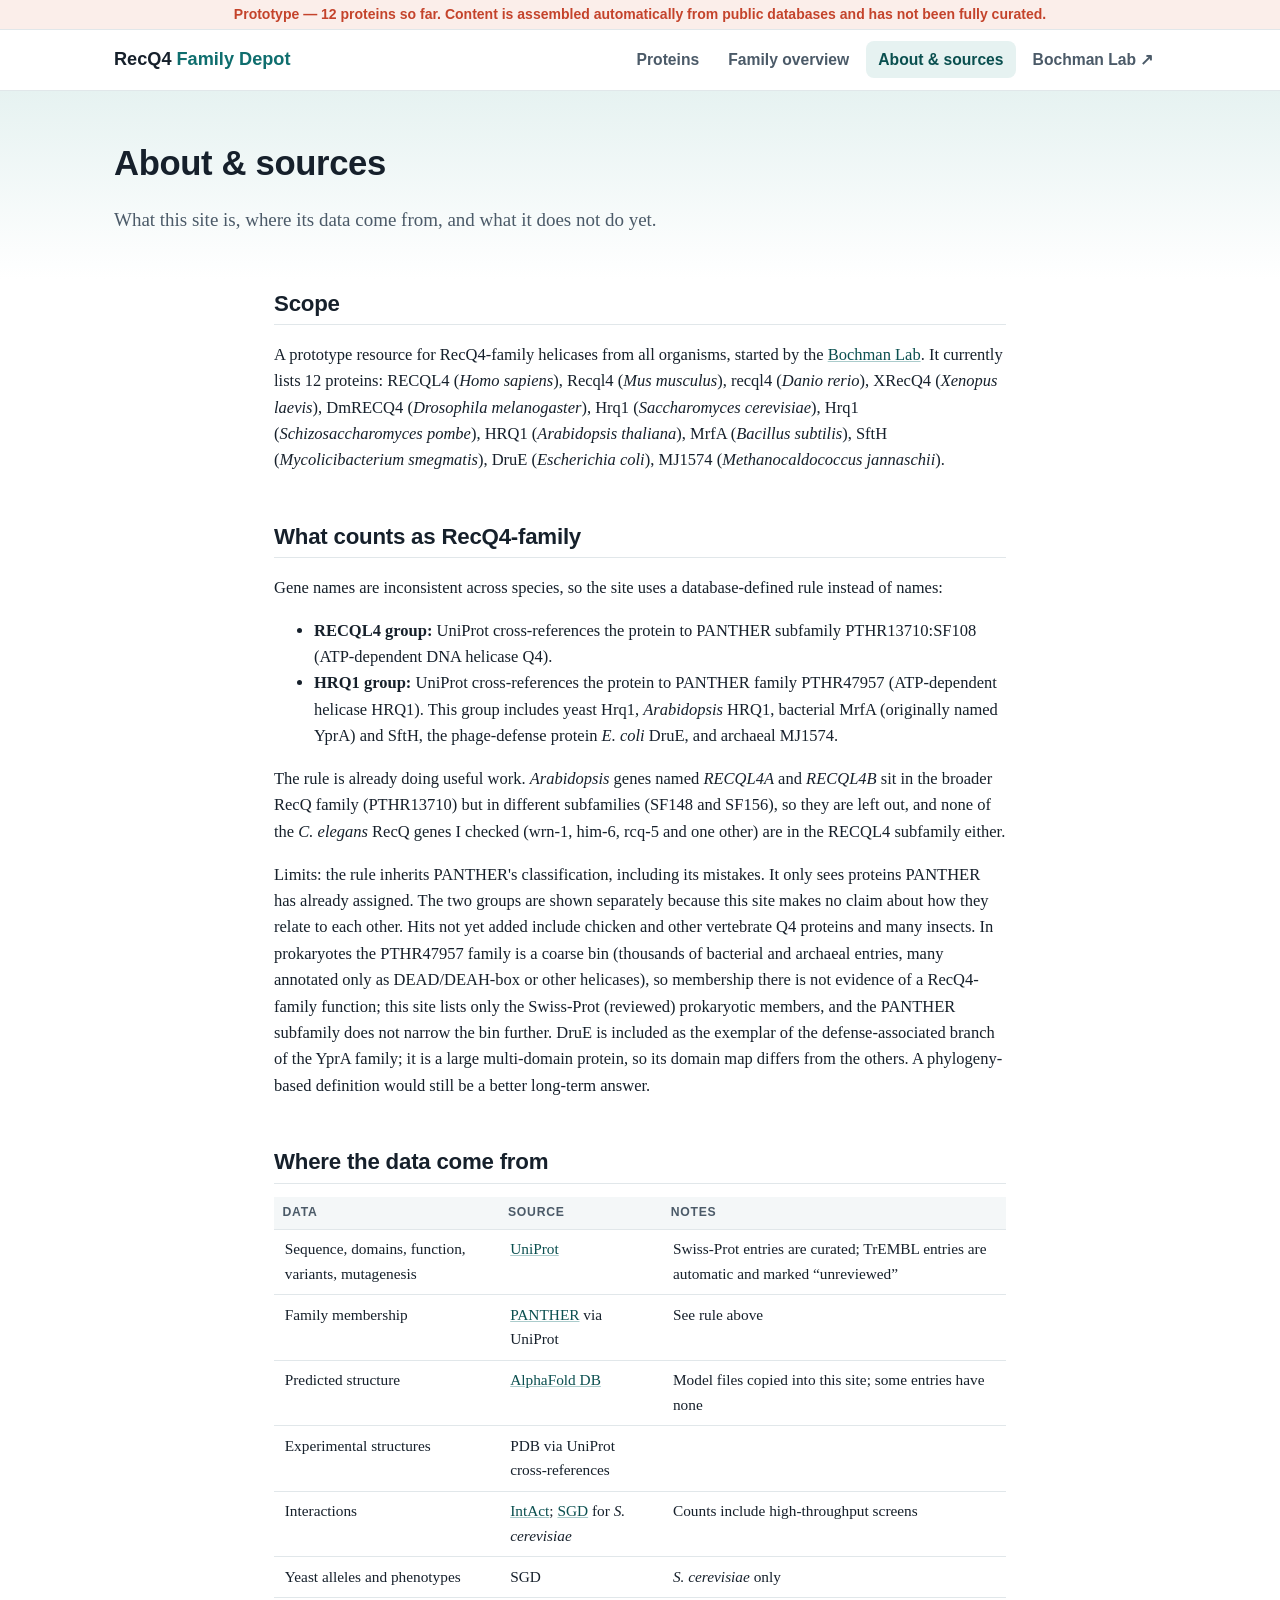
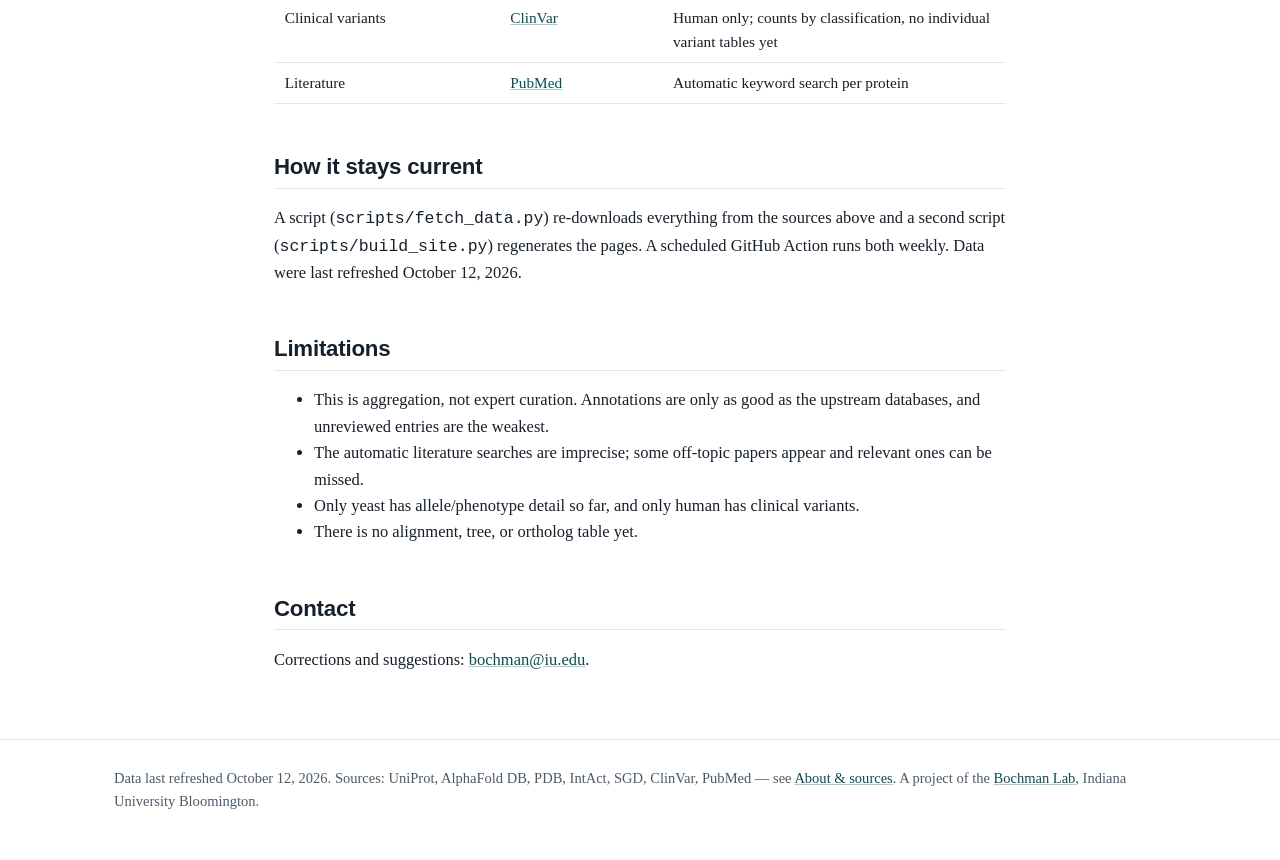
==== about.html @ 35902787 "Add files via upload" ====
<!DOCTYPE html>
<html lang="en"><head><meta charset="utf-8"><meta name="viewport" content="width=device-width,initial-scale=1">
<title>About &amp; sources — RecQ4 Family Depot</title>
<link rel="stylesheet" href="assets/style.css">
<link rel="icon" href="assets/favicon.ico">
</head><body>
<div class="proto">Prototype &mdash; 12 proteins so far. Content is assembled automatically from public databases and has not been fully curated.</div>
<header class="site"><div class="wrap row">
<a class="brand" href="index.html">RecQ4 <span>Family Depot</span></a>
<nav aria-label="Primary"><ul><li><a href="index.html">Proteins</a></li><li><a href="family.html">Family overview</a></li><li><a href="about.html" aria-current=page>About &amp; sources</a></li><li><a href="https://bochmanlab.github.io">Bochman Lab &nearr;</a></li></ul></nav>
</div></header>
<section class="hero"><div class="wrap"><h1>About &amp; sources</h1>
<p class="lede">What this site is, where its data come from, and what it does not do yet.</p></div></section>
<main class="wrap prose" style="max-width:780px">
<h2 style="margin-top:.5em">Scope</h2>
<p>A prototype resource for RecQ4-family helicases from all organisms, started by the <a href="https://bochmanlab.github.io">Bochman Lab</a>. It currently lists 12 proteins: RECQL4 (<i>Homo sapiens</i>), Recql4 (<i>Mus musculus</i>), recql4 (<i>Danio rerio</i>), XRecQ4 (<i>Xenopus laevis</i>), DmRECQ4 (<i>Drosophila melanogaster</i>), Hrq1 (<i>Saccharomyces cerevisiae</i>), Hrq1 (<i>Schizosaccharomyces pombe</i>), HRQ1 (<i>Arabidopsis thaliana</i>), MrfA (<i>Bacillus subtilis</i>), SftH (<i>Mycolicibacterium smegmatis</i>), DruE (<i>Escherichia coli</i>), MJ1574 (<i>Methanocaldococcus jannaschii</i>).</p>
<h2 id="inclusion">What counts as RecQ4-family</h2>
<p>Gene names are inconsistent across species, so the site uses a database-defined rule instead of names:</p>
<ul><li><b>RECQL4 group:</b> UniProt cross-references the protein to PANTHER subfamily PTHR13710:SF108 (ATP-dependent DNA helicase Q4).</li>
<li><b>HRQ1 group:</b> UniProt cross-references the protein to PANTHER family PTHR47957 (ATP-dependent helicase HRQ1). This group includes yeast Hrq1, <i>Arabidopsis</i> HRQ1, bacterial MrfA (originally named YprA) and SftH, the phage-defense protein <i>E. coli</i> DruE, and archaeal MJ1574.</li></ul>
<p>The rule is already doing useful work. <i>Arabidopsis</i> genes named <i>RECQL4A</i> and <i>RECQL4B</i> sit in the broader RecQ family (PTHR13710) but in different subfamilies (SF148 and SF156), so they are left out, and none of the <i>C. elegans</i> RecQ genes I checked (wrn-1, him-6, rcq-5 and one other) are in the RECQL4 subfamily either.</p>
<p>Limits: the rule inherits PANTHER's classification, including its mistakes. It only sees proteins PANTHER has already assigned. The two groups are shown separately because this site makes no claim about how they relate to each other. Hits not yet added include chicken and other vertebrate Q4 proteins and many insects. In prokaryotes the PTHR47957 family is a coarse bin (thousands of bacterial and archaeal entries, many annotated only as DEAD/DEAH-box or other helicases), so membership there is not evidence of a RecQ4-family function; this site lists only the Swiss-Prot (reviewed) prokaryotic members, and the PANTHER subfamily does not narrow the bin further. DruE is included as the exemplar of the defense-associated branch of the YprA family; it is a large multi-domain protein, so its domain map differs from the others. A phylogeny-based definition would still be a better long-term answer.</p>
<h2>Where the data come from</h2>
<div class=""><table><thead><tr><th>Data</th><th>Source</th><th>Notes</th></tr></thead><tbody><tr><td>Sequence, domains, function, variants, mutagenesis</td><td><a href='https://www.uniprot.org/'>UniProt</a></td><td>Swiss-Prot entries are curated; TrEMBL entries are automatic and marked &ldquo;unreviewed&rdquo;</td></tr><tr><td>Family membership</td><td><a href='https://www.pantherdb.org/'>PANTHER</a> via UniProt</td><td>See rule above</td></tr><tr><td>Predicted structure</td><td><a href='https://alphafold.ebi.ac.uk/'>AlphaFold DB</a></td><td>Model files copied into this site; some entries have none</td></tr><tr><td>Experimental structures</td><td>PDB via UniProt cross-references</td><td></td></tr><tr><td>Interactions</td><td><a href='https://www.ebi.ac.uk/intact/'>IntAct</a>; <a href='https://www.yeastgenome.org/'>SGD</a> for <i>S. cerevisiae</i></td><td>Counts include high-throughput screens</td></tr><tr><td>Yeast alleles and phenotypes</td><td>SGD</td><td><i>S. cerevisiae</i> only</td></tr><tr><td>Clinical variants</td><td><a href='https://www.ncbi.nlm.nih.gov/clinvar/'>ClinVar</a></td><td>Human only; counts by classification, no individual variant tables yet</td></tr><tr><td>Literature</td><td><a href='https://pubmed.ncbi.nlm.nih.gov/'>PubMed</a></td><td>Automatic keyword search per protein</td></tr></tbody></table></div>
<h2>How it stays current</h2>
<p>A script (<code>scripts/fetch_data.py</code>) re-downloads everything from the sources above and a second script (<code>scripts/build_site.py</code>) regenerates the pages. A scheduled GitHub Action runs both weekly. Data were last refreshed October 12, 2026.</p>
<h2>Limitations</h2>
<ul><li>This is aggregation, not expert curation. Annotations are only as good as the upstream databases, and unreviewed entries are the weakest.</li>
<li>The automatic literature searches are imprecise; some off-topic papers appear and relevant ones can be missed.</li>
<li>Only yeast has allele/phenotype detail so far, and only human has clinical variants.</li>
<li>There is no alignment, tree, or ortholog table yet.</li></ul>
<h2>Contact</h2><p>Corrections and suggestions: <a href="mailto:bochman@iu.edu">bochman@iu.edu</a>.</p></main>
<footer><div class="wrap">Data last refreshed October 12, 2026. Sources: UniProt, AlphaFold DB, PDB, IntAct, SGD, ClinVar, PubMed &mdash; see <a href="about.html">About &amp; sources</a>. A project of the <a href="https://bochmanlab.github.io">Bochman Lab</a>, Indiana University Bloomington.</div></footer>

</body></html>
---- assets/style.css ----
/* RecQ4 Family Depot — prototype stylesheet (shares the lab site's palette) */
:root {
  --ink: #16202b; --ink-soft: #4b5a68; --paper: #fff; --paper-tint: #f4f7f8;
  --line: #e1e7ea; --accent: #0f6e6e; --accent-dark: #0a4f4f; --accent-tint: #e6f2f1;
  --warn: #c4432b; --warn-tint: #fbeeea; --radius: 10px; --maxw: 1100px;
  --fungi: #8a5a00; --animals: #0f6e6e; --bacteria: #5b3fa0; --archaea: #a13a6b; --plants: #3d7a1f;
  --dom-atp: #2b6fb5; --dom-ct: #1f9d8f; --dom-motif: #c4432b; --dom-other: #9aa8b4; --dom-extra: #7a5ea8;
  font-size: 16.5px;
}
@media (prefers-color-scheme: dark) {
  :root:not([data-theme="light"]) { --ink:#e6edf3; --ink-soft:#a7b4c0; --paper:#10161c; --paper-tint:#18212a; --line:#2a3642;
          --accent:#4fc3bd; --accent-dark:#7fd9d4; --accent-tint:#173432; --warn:#ff8a70; --warn-tint:#33201c;
          --fungi:#e0b45a; --animals:#4fc3bd; --bacteria:#b9a2f0; --archaea:#f08cb8; --plants:#8fd163;  color-scheme: dark; }
}
:root[data-theme="dark"] { --ink:#e6edf3; --ink-soft:#a7b4c0; --paper:#10161c; --paper-tint:#18212a; --line:#2a3642;
          --accent:#4fc3bd; --accent-dark:#7fd9d4; --accent-tint:#173432; --warn:#ff8a70; --warn-tint:#33201c;
          --fungi:#e0b45a; --animals:#4fc3bd; --bacteria:#b9a2f0; --archaea:#f08cb8; --plants:#8fd163;  color-scheme: dark; }
* { box-sizing: border-box; }
body { margin:0; min-width:0; font-family:"Iowan Old Style","Palatino Linotype",Georgia,serif; color:var(--ink); background:var(--paper); line-height:1.6; }
h1,h2,h3,h4,.brand,nav,.tag,th,button,.chip,.mono-label { font-family:-apple-system,BlinkMacSystemFont,"Segoe UI",Helvetica,Arial,sans-serif; }
h1,h2,h3,h4 { letter-spacing:-0.01em; line-height:1.25; }
h1 { font-size:2.1rem; margin:.3em 0 .2em; } h2 { font-size:1.35rem; margin:2.2em 0 .6em; padding-bottom:.3em; border-bottom:1px solid var(--line); }
h3 { font-size:1.08rem; margin:1.6em 0 .4em; }
a { color:var(--accent-dark); text-decoration-color:rgba(15,110,110,.35); } a:hover { text-decoration-color:currentColor; }
.wrap { max-width:var(--maxw); margin:0 auto; padding-inline:24px; }
.proto { background:var(--warn-tint); border-bottom:1px solid var(--line); font:600 .85rem -apple-system,Segoe UI,sans-serif; color:var(--warn); text-align:center; padding:.45em 1em; }
header.site { border-bottom:1px solid var(--line); position:sticky; top:env(safe-area-inset-top,0px); background:color-mix(in srgb,var(--paper) 92%,transparent); backdrop-filter:blur(6px); z-index:10; }
header.site .row { display:flex; align-items:center; justify-content:space-between; gap:16px; min-height:60px; flex-wrap:wrap; }
.brand { font-weight:800; font-size:1.1rem; color:var(--ink); text-decoration:none; } .brand span { color:var(--accent); }
nav ul { display:flex; gap:4px; list-style:none; margin:0; padding:0; flex-wrap:wrap; } nav a { display:block; padding:.4em .8em; border-radius:8px; text-decoration:none; color:var(--ink-soft); font-weight:600; font-size:.95rem; }
nav a:hover { background:var(--paper-tint); } nav a[aria-current=page] { background:var(--accent-tint); color:var(--accent-dark); }
.hero { padding:2.5rem 0 1.5rem; background:linear-gradient(180deg,var(--accent-tint),transparent); }
.lede { font-size:1.15rem; color:var(--ink-soft); max-width:62ch; }
.tag { display:inline-block; font-size:.72rem; font-weight:700; letter-spacing:.07em; text-transform:uppercase; padding:.25em .7em; border-radius:99px; background:var(--accent-tint); color:var(--accent-dark); }
.tag.Fungi { color:var(--fungi); } .tag.Animals { color:var(--animals); } .tag.Bacteria { color:var(--bacteria); } .tag.Archaea { color:var(--archaea); } .tag.Plants { color:var(--plants); }
.search { display:flex; gap:8px; margin:1.2rem 0 .4rem; max-width:560px; }
.search input { flex:1; font:inherit; padding:.65em .9em; border-radius:var(--radius); border:1px solid var(--line); background:var(--paper); color:var(--ink); }
.search input:focus { outline:2px solid var(--accent); border-color:transparent; }
.cards { display:grid; grid-template-columns:repeat(auto-fill,minmax(min(310px,100%),1fr)); gap:16px; margin:1.2rem 0; }
.card { border:1px solid var(--line); border-radius:var(--radius); padding:1.1rem 1.2rem; background:var(--paper); display:flex; flex-direction:column; gap:.35rem; }
.card:hover { border-color:var(--accent); } .card h3 { margin:.3em 0 0; font-size:1.25rem; } .card h3 a { text-decoration:none; color:var(--ink); }
.card .org { font-style:italic; color:var(--ink-soft); } .card p { margin:.2em 0; font-size:.95rem; color:var(--ink-soft); }
.hit { outline:2px solid var(--accent); }
.facts { display:grid; grid-template-columns:repeat(auto-fit,minmax(150px,1fr)); gap:10px; margin:1rem 0; }
.fact { background:var(--paper-tint); border-radius:var(--radius); padding:.7rem .9rem; } .fact b { display:block; font:700 1.25rem -apple-system,Segoe UI,sans-serif; } .fact span { font:600 .72rem -apple-system,Segoe UI,sans-serif; letter-spacing:.06em; text-transform:uppercase; color:var(--ink-soft); }
.chips { display:flex; flex-wrap:wrap; gap:6px; margin:.6rem 0; } .chip { font-size:.8rem; font-weight:600; padding:.25em .7em; border:1px solid var(--line); border-radius:99px; text-decoration:none; color:var(--ink-soft); background:var(--paper); } .chip:hover { border-color:var(--accent); color:var(--accent-dark); }
.toc { display:flex; flex-wrap:wrap; gap:6px 14px; font:600 .88rem -apple-system,Segoe UI,sans-serif; margin:1rem 0 0; }
table { border-collapse:collapse; width:100%; font-size:.93rem; margin:.6rem 0 1rem; } th,td { text-align:left; padding:.5em .7em; border-bottom:1px solid var(--line); vertical-align:top; }
th { font-size:.74rem; letter-spacing:.06em; text-transform:uppercase; color:var(--ink-soft); background:var(--paper-tint); position:sticky; top:0; }
.scroll { overflow-x:auto; max-height:480px; overflow-y:auto; border:1px solid var(--line); border-radius:var(--radius); } .scroll table { margin:0; }
.note { background:var(--paper-tint); border-left:3px solid var(--accent); padding:.7rem 1rem; border-radius:0 var(--radius) var(--radius) 0; font-size:.95rem; color:var(--ink-soft); margin:1rem 0; }
.note.warn { border-left-color:var(--warn); background:var(--warn-tint); }
.empty { color:var(--ink-soft); font-style:italic; }
pre.fasta { background:var(--paper-tint); border:1px solid var(--line); border-radius:var(--radius); padding:1rem; overflow-x:auto; font:.82rem/1.55 ui-monospace,SFMono-Regular,Menlo,monospace; max-height:340px; overflow-y:auto; margin:.5rem 0; }
button,.btn { font:600 .88rem -apple-system,Segoe UI,sans-serif; padding:.5em 1em; border-radius:8px; border:1px solid var(--accent); background:var(--accent); color:#fff; cursor:pointer; text-decoration:none; display:inline-block; }
button.ghost,.btn.ghost { background:transparent; color:var(--accent-dark); } button:hover,.btn:hover { filter:brightness(1.08); }
svg.map { width:100%; height:auto; display:block; } svg.map text { font:11px -apple-system,Segoe UI,sans-serif; fill:var(--ink-soft); }
.legend { display:flex; flex-wrap:wrap; gap:6px 16px; font:.82rem -apple-system,Segoe UI,sans-serif; color:var(--ink-soft); margin:.4rem 0; } .legend i { display:inline-block; width:12px; height:12px; border-radius:3px; vertical-align:-1px; margin-right:5px; }
.plddt { display:flex; height:18px; border-radius:6px; overflow:hidden; margin:.4rem 0; } .plddt div { height:100%; }
#viewer { overflow:hidden; width:100%; height:420px; border:1px solid var(--line); border-radius:var(--radius); position:relative; background:#fff; }
ul.lit { list-style:none; padding:0; margin:0; } ul.lit li { padding:.6rem 0; border-bottom:1px solid var(--line); } ul.lit .t { font-weight:600; font-family:-apple-system,Segoe UI,sans-serif; } ul.lit .m { color:var(--ink-soft); font-size:.9rem; }
.bar { display:flex; height:22px; border-radius:6px; overflow:hidden; margin:.5rem 0; background:var(--paper-tint); } .bar div { height:100%; }
.cols { display:grid; grid-template-columns:repeat(auto-fit,minmax(260px,1fr)); gap:1.2rem 2rem; }
footer { border-top:1px solid var(--line); margin-top:4rem; padding:1.6rem 0 3rem; color:var(--ink-soft); font-size:.88rem; }
@media (max-width:640px) { h1 { font-size:1.65rem; } .wrap { padding-inline:16px; } .card { min-width:0; } }
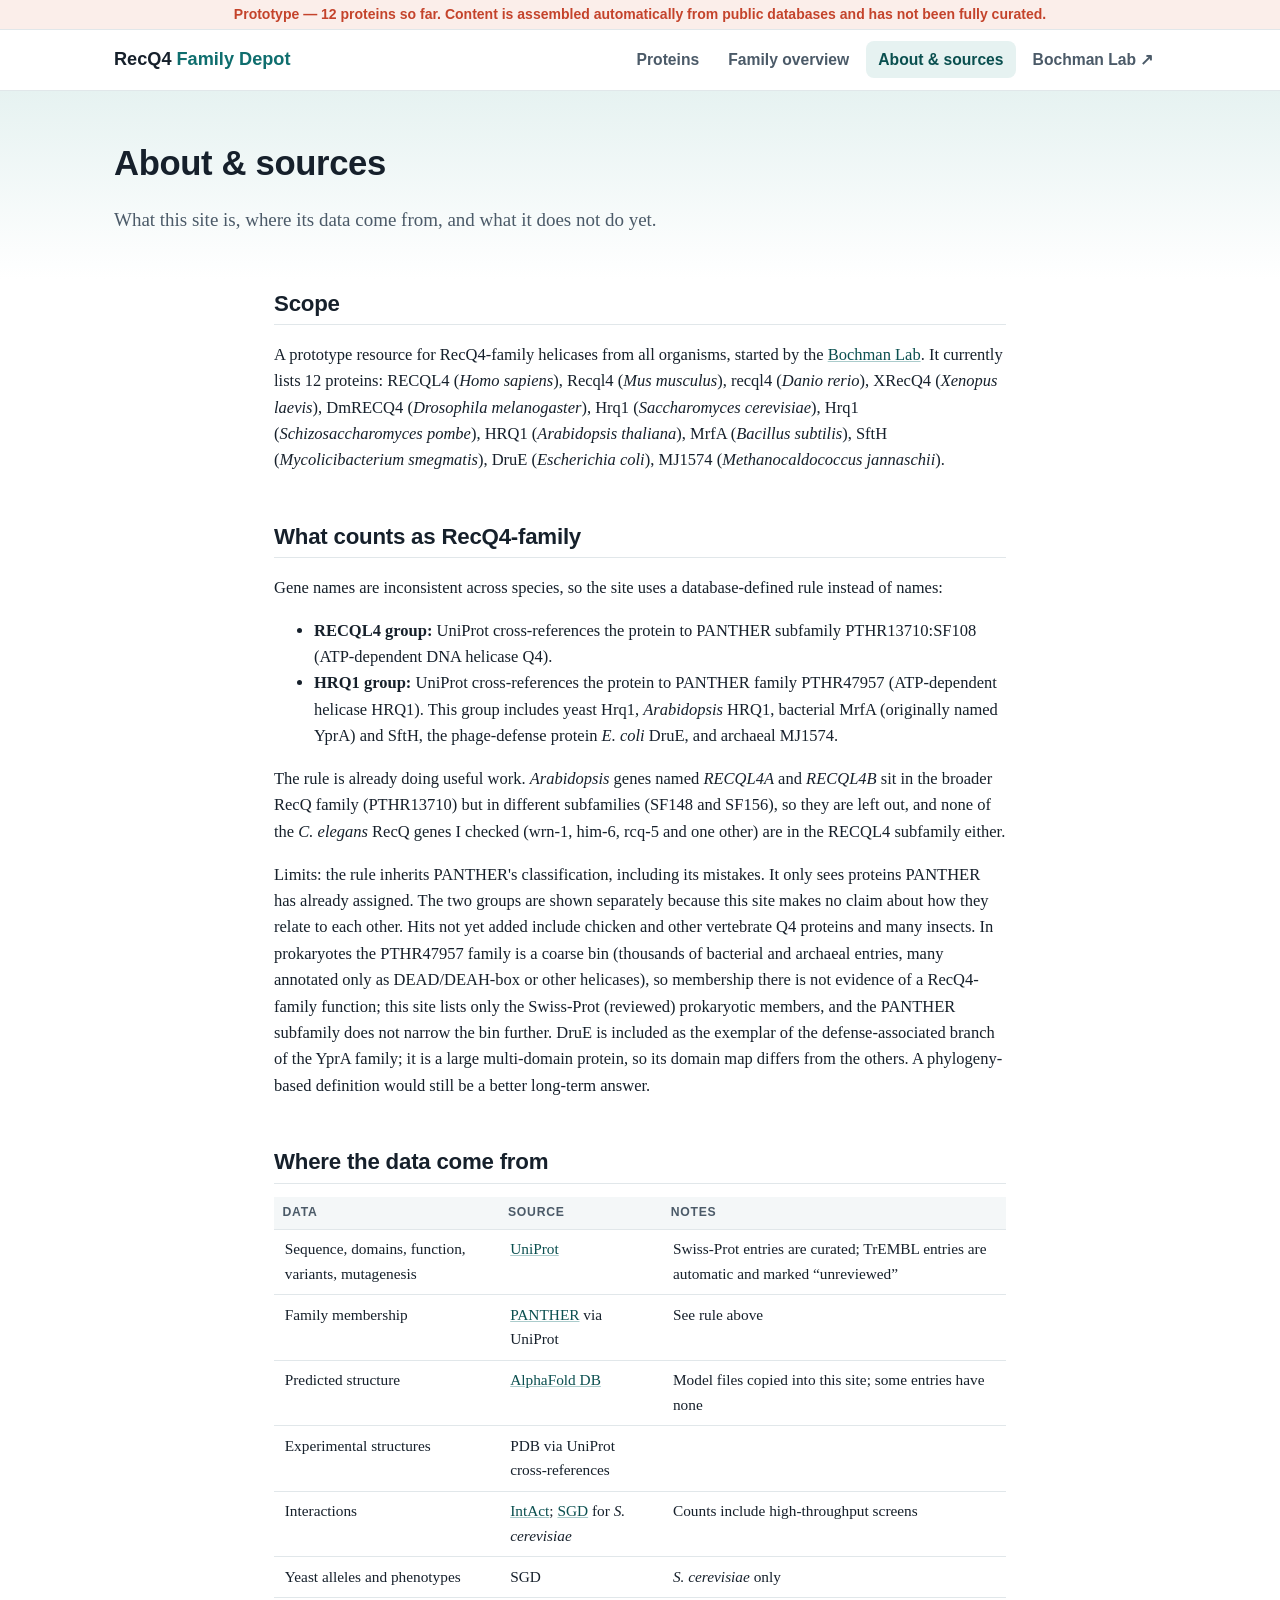
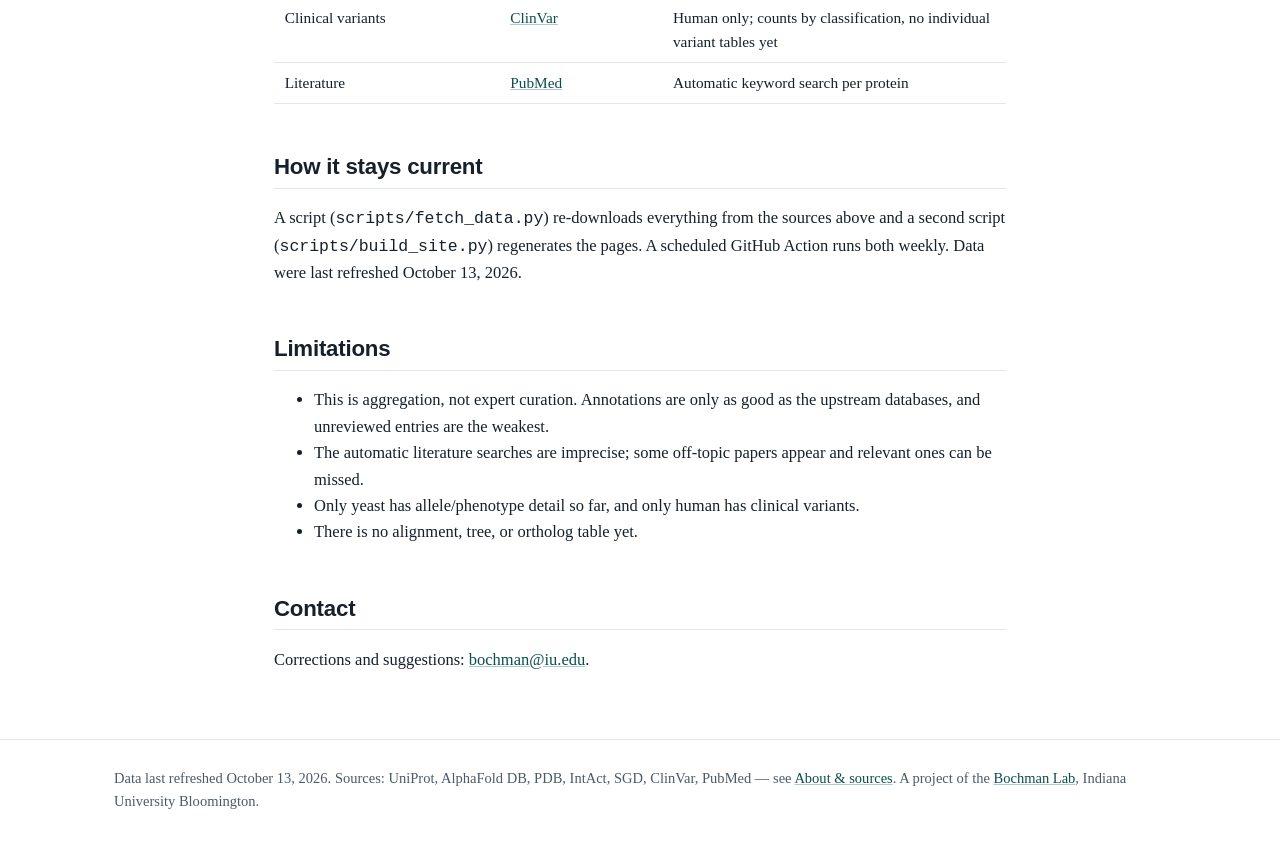
==== commit a9091e44: "Refresh data from public sources" ====
--- a/about.html
+++ b/about.html
@@ -23,13 +23,13 @@
 <h2>Where the data come from</h2>
 <div class=""><table><thead><tr><th>Data</th><th>Source</th><th>Notes</th></tr></thead><tbody><tr><td>Sequence, domains, function, variants, mutagenesis</td><td><a href='https://www.uniprot.org/'>UniProt</a></td><td>Swiss-Prot entries are curated; TrEMBL entries are automatic and marked &ldquo;unreviewed&rdquo;</td></tr><tr><td>Family membership</td><td><a href='https://www.pantherdb.org/'>PANTHER</a> via UniProt</td><td>See rule above</td></tr><tr><td>Predicted structure</td><td><a href='https://alphafold.ebi.ac.uk/'>AlphaFold DB</a></td><td>Model files copied into this site; some entries have none</td></tr><tr><td>Experimental structures</td><td>PDB via UniProt cross-references</td><td></td></tr><tr><td>Interactions</td><td><a href='https://www.ebi.ac.uk/intact/'>IntAct</a>; <a href='https://www.yeastgenome.org/'>SGD</a> for <i>S. cerevisiae</i></td><td>Counts include high-throughput screens</td></tr><tr><td>Yeast alleles and phenotypes</td><td>SGD</td><td><i>S. cerevisiae</i> only</td></tr><tr><td>Clinical variants</td><td><a href='https://www.ncbi.nlm.nih.gov/clinvar/'>ClinVar</a></td><td>Human only; counts by classification, no individual variant tables yet</td></tr><tr><td>Literature</td><td><a href='https://pubmed.ncbi.nlm.nih.gov/'>PubMed</a></td><td>Automatic keyword search per protein</td></tr></tbody></table></div>
 <h2>How it stays current</h2>
-<p>A script (<code>scripts/fetch_data.py</code>) re-downloads everything from the sources above and a second script (<code>scripts/build_site.py</code>) regenerates the pages. A scheduled GitHub Action runs both weekly. Data were last refreshed October 12, 2026.</p>
+<p>A script (<code>scripts/fetch_data.py</code>) re-downloads everything from the sources above and a second script (<code>scripts/build_site.py</code>) regenerates the pages. A scheduled GitHub Action runs both weekly. Data were last refreshed October 13, 2026.</p>
 <h2>Limitations</h2>
 <ul><li>This is aggregation, not expert curation. Annotations are only as good as the upstream databases, and unreviewed entries are the weakest.</li>
 <li>The automatic literature searches are imprecise; some off-topic papers appear and relevant ones can be missed.</li>
 <li>Only yeast has allele/phenotype detail so far, and only human has clinical variants.</li>
 <li>There is no alignment, tree, or ortholog table yet.</li></ul>
 <h2>Contact</h2><p>Corrections and suggestions: <a href="mailto:bochman@iu.edu">bochman@iu.edu</a>.</p></main>
-<footer><div class="wrap">Data last refreshed October 12, 2026. Sources: UniProt, AlphaFold DB, PDB, IntAct, SGD, ClinVar, PubMed &mdash; see <a href="about.html">About &amp; sources</a>. A project of the <a href="https://bochmanlab.github.io">Bochman Lab</a>, Indiana University Bloomington.</div></footer>
+<footer><div class="wrap">Data last refreshed October 13, 2026. Sources: UniProt, AlphaFold DB, PDB, IntAct, SGD, ClinVar, PubMed &mdash; see <a href="about.html">About &amp; sources</a>. A project of the <a href="https://bochmanlab.github.io">Bochman Lab</a>, Indiana University Bloomington.</div></footer>
 
 </body></html>
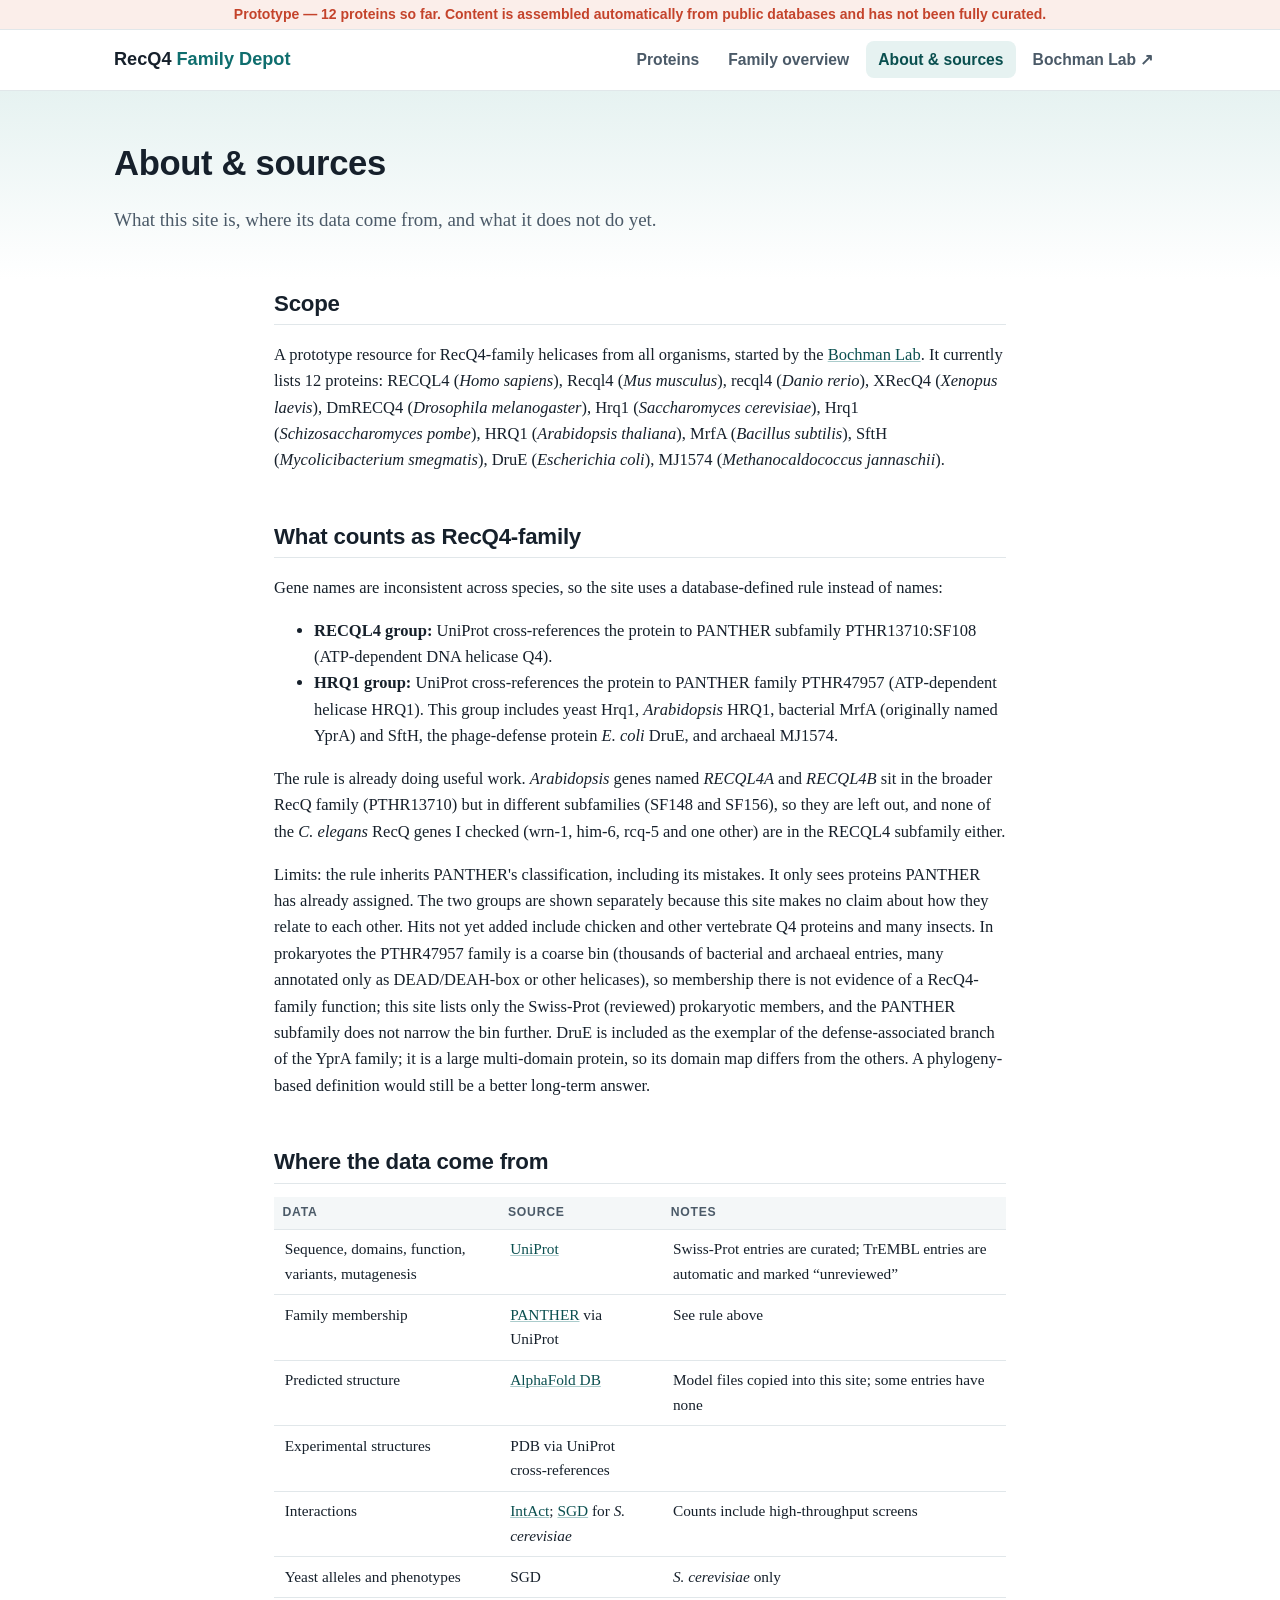
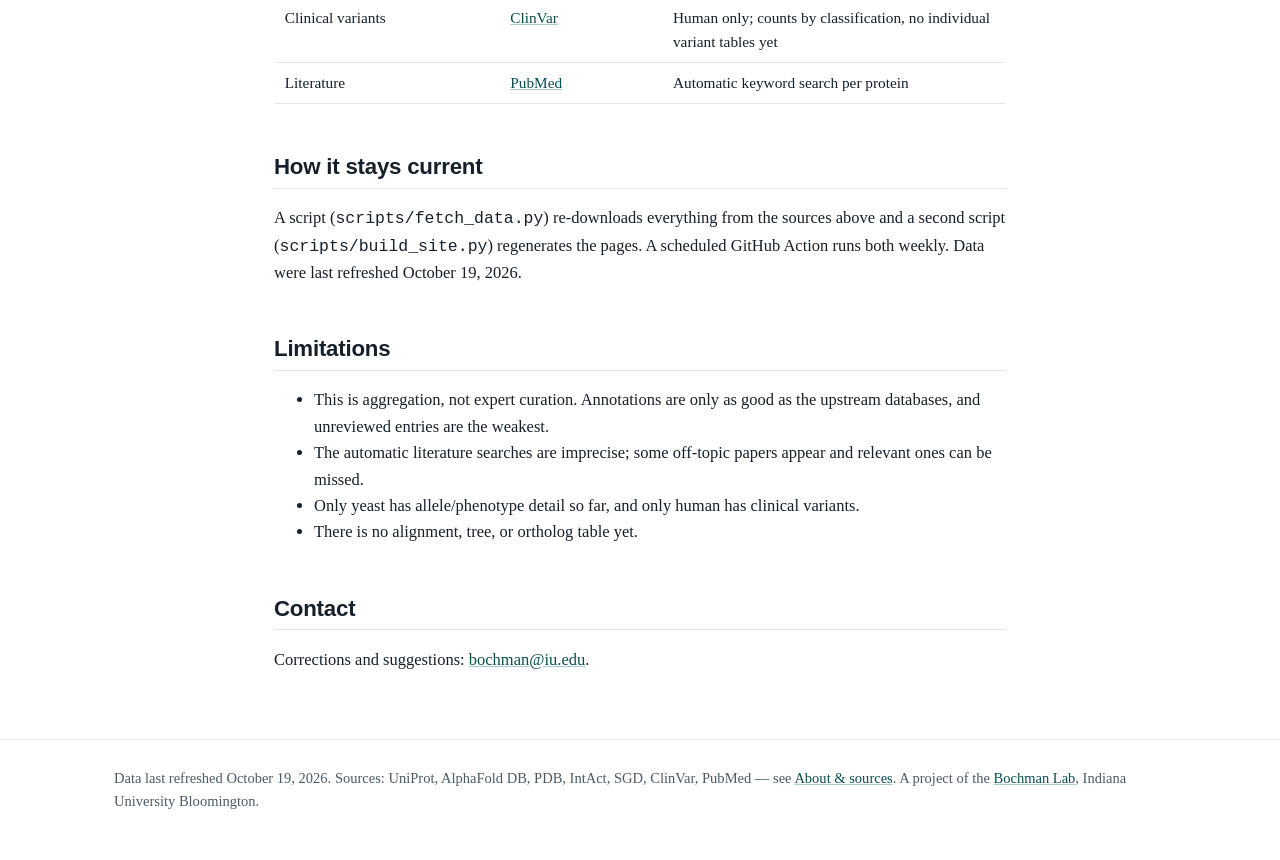
==== commit c9be458b: "Refresh data from public sources" ====
--- a/about.html
+++ b/about.html
@@ -23,13 +23,13 @@
 <h2>Where the data come from</h2>
 <div class=""><table><thead><tr><th>Data</th><th>Source</th><th>Notes</th></tr></thead><tbody><tr><td>Sequence, domains, function, variants, mutagenesis</td><td><a href='https://www.uniprot.org/'>UniProt</a></td><td>Swiss-Prot entries are curated; TrEMBL entries are automatic and marked &ldquo;unreviewed&rdquo;</td></tr><tr><td>Family membership</td><td><a href='https://www.pantherdb.org/'>PANTHER</a> via UniProt</td><td>See rule above</td></tr><tr><td>Predicted structure</td><td><a href='https://alphafold.ebi.ac.uk/'>AlphaFold DB</a></td><td>Model files copied into this site; some entries have none</td></tr><tr><td>Experimental structures</td><td>PDB via UniProt cross-references</td><td></td></tr><tr><td>Interactions</td><td><a href='https://www.ebi.ac.uk/intact/'>IntAct</a>; <a href='https://www.yeastgenome.org/'>SGD</a> for <i>S. cerevisiae</i></td><td>Counts include high-throughput screens</td></tr><tr><td>Yeast alleles and phenotypes</td><td>SGD</td><td><i>S. cerevisiae</i> only</td></tr><tr><td>Clinical variants</td><td><a href='https://www.ncbi.nlm.nih.gov/clinvar/'>ClinVar</a></td><td>Human only; counts by classification, no individual variant tables yet</td></tr><tr><td>Literature</td><td><a href='https://pubmed.ncbi.nlm.nih.gov/'>PubMed</a></td><td>Automatic keyword search per protein</td></tr></tbody></table></div>
 <h2>How it stays current</h2>
-<p>A script (<code>scripts/fetch_data.py</code>) re-downloads everything from the sources above and a second script (<code>scripts/build_site.py</code>) regenerates the pages. A scheduled GitHub Action runs both weekly. Data were last refreshed October 13, 2026.</p>
+<p>A script (<code>scripts/fetch_data.py</code>) re-downloads everything from the sources above and a second script (<code>scripts/build_site.py</code>) regenerates the pages. A scheduled GitHub Action runs both weekly. Data were last refreshed October 19, 2026.</p>
 <h2>Limitations</h2>
 <ul><li>This is aggregation, not expert curation. Annotations are only as good as the upstream databases, and unreviewed entries are the weakest.</li>
 <li>The automatic literature searches are imprecise; some off-topic papers appear and relevant ones can be missed.</li>
 <li>Only yeast has allele/phenotype detail so far, and only human has clinical variants.</li>
 <li>There is no alignment, tree, or ortholog table yet.</li></ul>
 <h2>Contact</h2><p>Corrections and suggestions: <a href="mailto:bochman@iu.edu">bochman@iu.edu</a>.</p></main>
-<footer><div class="wrap">Data last refreshed October 13, 2026. Sources: UniProt, AlphaFold DB, PDB, IntAct, SGD, ClinVar, PubMed &mdash; see <a href="about.html">About &amp; sources</a>. A project of the <a href="https://bochmanlab.github.io">Bochman Lab</a>, Indiana University Bloomington.</div></footer>
+<footer><div class="wrap">Data last refreshed October 19, 2026. Sources: UniProt, AlphaFold DB, PDB, IntAct, SGD, ClinVar, PubMed &mdash; see <a href="about.html">About &amp; sources</a>. A project of the <a href="https://bochmanlab.github.io">Bochman Lab</a>, Indiana University Bloomington.</div></footer>
 
 </body></html>
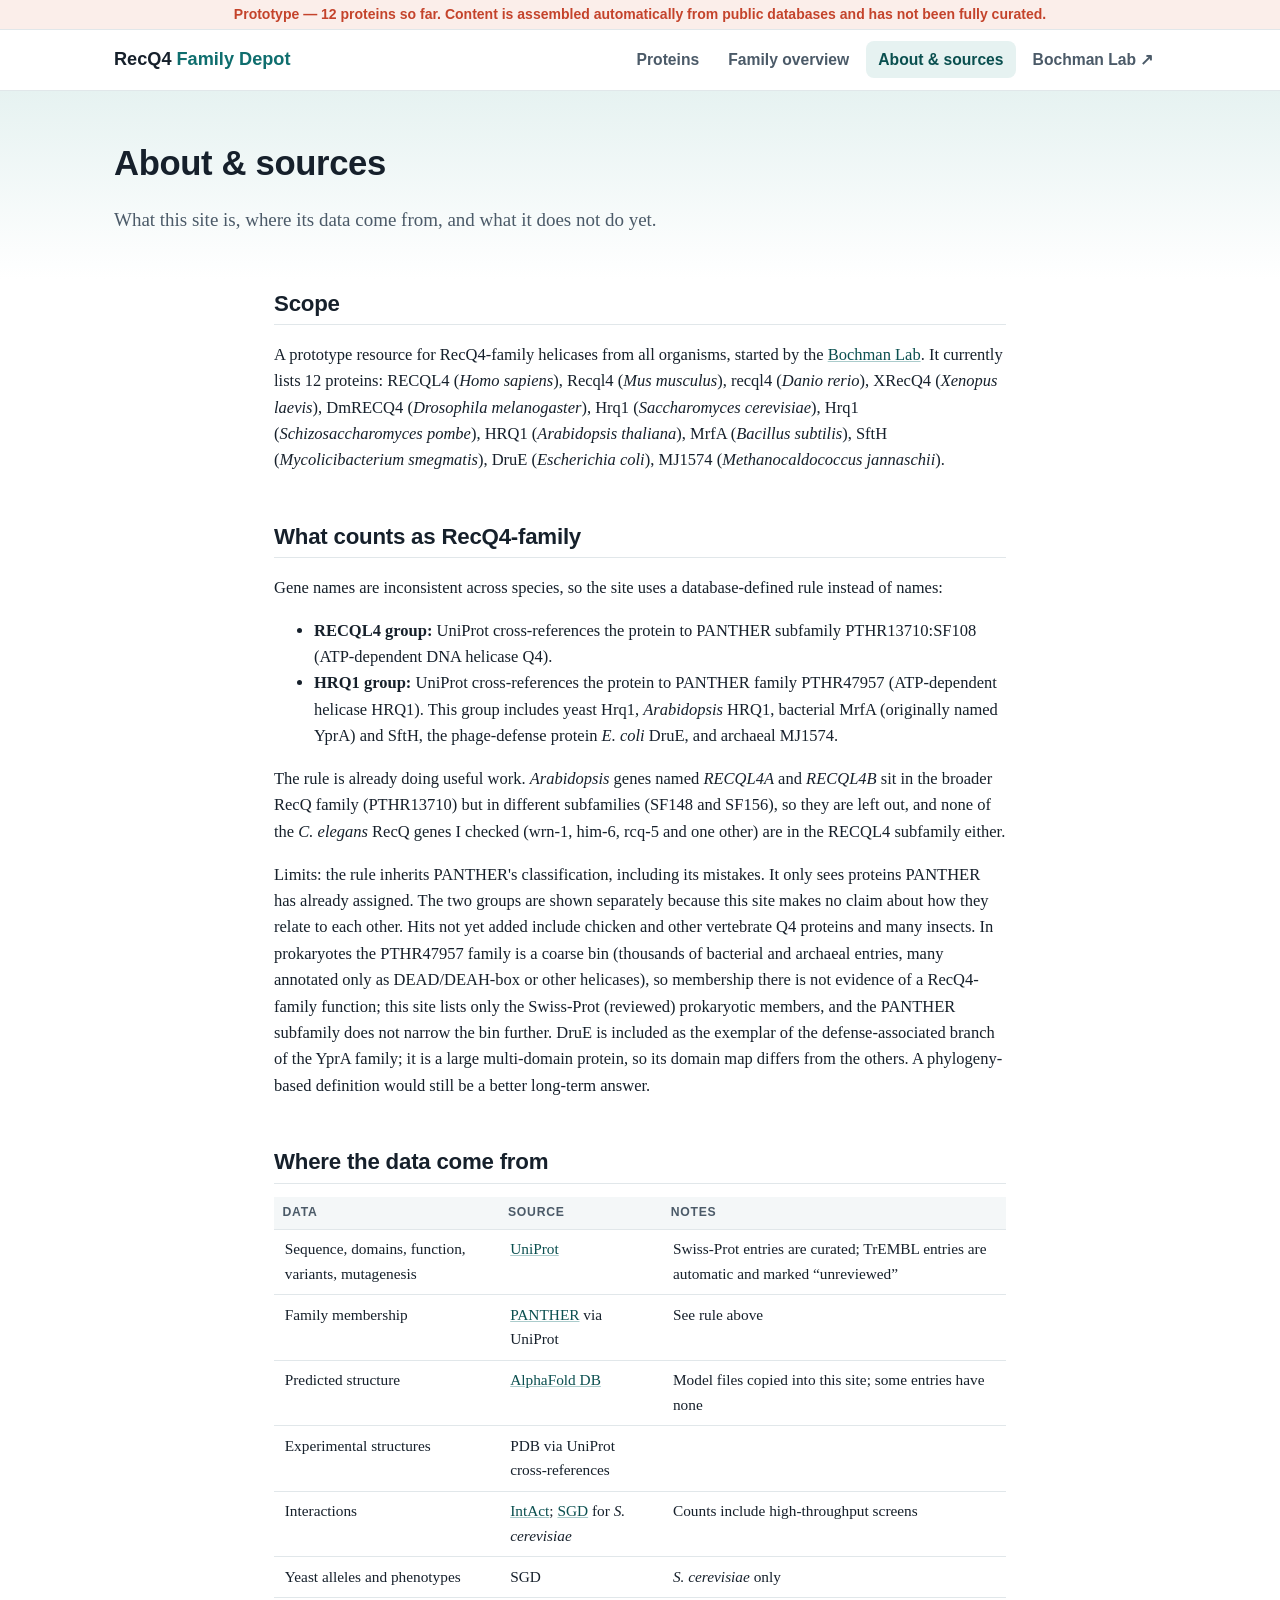
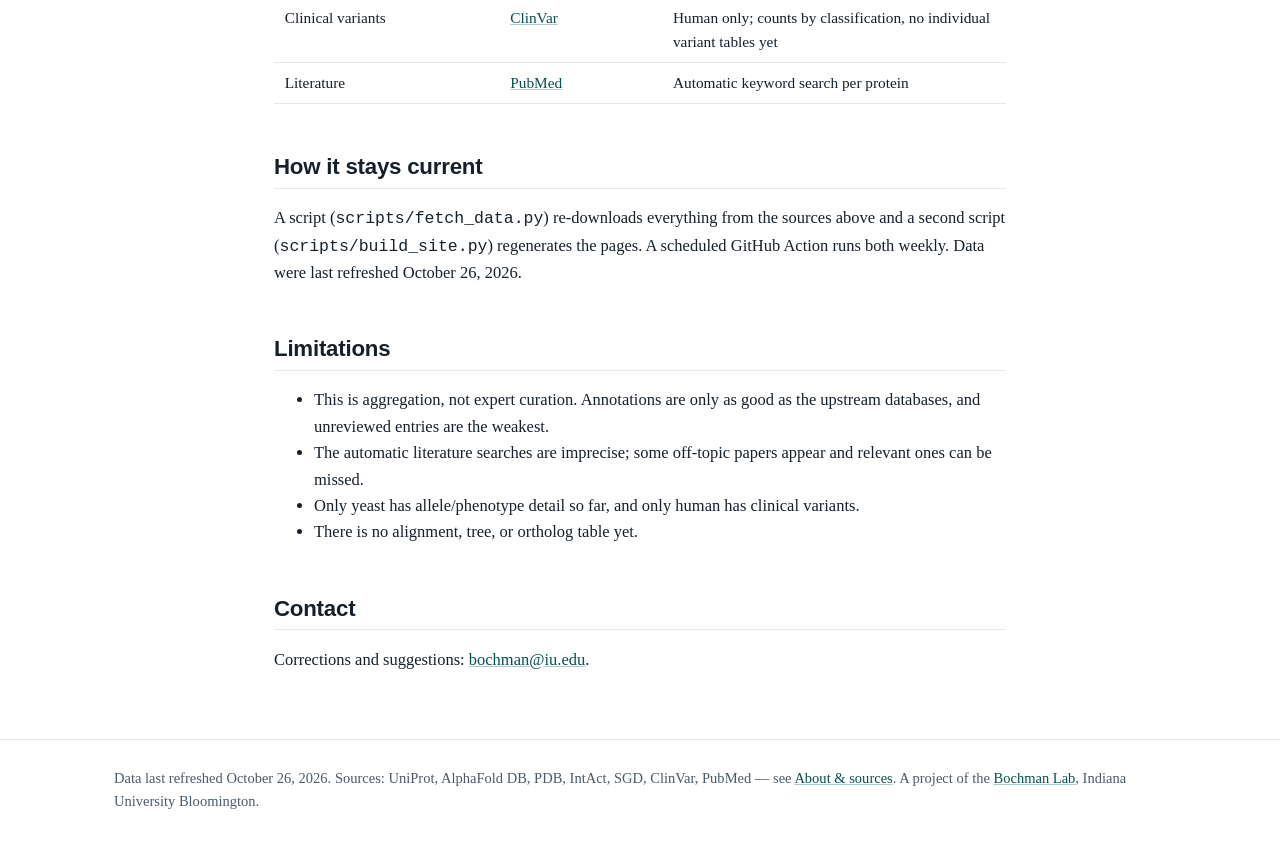
==== commit b1b46752: "Refresh data from public sources" ====
--- a/about.html
+++ b/about.html
@@ -23,13 +23,13 @@
 <h2>Where the data come from</h2>
 <div class=""><table><thead><tr><th>Data</th><th>Source</th><th>Notes</th></tr></thead><tbody><tr><td>Sequence, domains, function, variants, mutagenesis</td><td><a href='https://www.uniprot.org/'>UniProt</a></td><td>Swiss-Prot entries are curated; TrEMBL entries are automatic and marked &ldquo;unreviewed&rdquo;</td></tr><tr><td>Family membership</td><td><a href='https://www.pantherdb.org/'>PANTHER</a> via UniProt</td><td>See rule above</td></tr><tr><td>Predicted structure</td><td><a href='https://alphafold.ebi.ac.uk/'>AlphaFold DB</a></td><td>Model files copied into this site; some entries have none</td></tr><tr><td>Experimental structures</td><td>PDB via UniProt cross-references</td><td></td></tr><tr><td>Interactions</td><td><a href='https://www.ebi.ac.uk/intact/'>IntAct</a>; <a href='https://www.yeastgenome.org/'>SGD</a> for <i>S. cerevisiae</i></td><td>Counts include high-throughput screens</td></tr><tr><td>Yeast alleles and phenotypes</td><td>SGD</td><td><i>S. cerevisiae</i> only</td></tr><tr><td>Clinical variants</td><td><a href='https://www.ncbi.nlm.nih.gov/clinvar/'>ClinVar</a></td><td>Human only; counts by classification, no individual variant tables yet</td></tr><tr><td>Literature</td><td><a href='https://pubmed.ncbi.nlm.nih.gov/'>PubMed</a></td><td>Automatic keyword search per protein</td></tr></tbody></table></div>
 <h2>How it stays current</h2>
-<p>A script (<code>scripts/fetch_data.py</code>) re-downloads everything from the sources above and a second script (<code>scripts/build_site.py</code>) regenerates the pages. A scheduled GitHub Action runs both weekly. Data were last refreshed October 19, 2026.</p>
+<p>A script (<code>scripts/fetch_data.py</code>) re-downloads everything from the sources above and a second script (<code>scripts/build_site.py</code>) regenerates the pages. A scheduled GitHub Action runs both weekly. Data were last refreshed October 26, 2026.</p>
 <h2>Limitations</h2>
 <ul><li>This is aggregation, not expert curation. Annotations are only as good as the upstream databases, and unreviewed entries are the weakest.</li>
 <li>The automatic literature searches are imprecise; some off-topic papers appear and relevant ones can be missed.</li>
 <li>Only yeast has allele/phenotype detail so far, and only human has clinical variants.</li>
 <li>There is no alignment, tree, or ortholog table yet.</li></ul>
 <h2>Contact</h2><p>Corrections and suggestions: <a href="mailto:bochman@iu.edu">bochman@iu.edu</a>.</p></main>
-<footer><div class="wrap">Data last refreshed October 19, 2026. Sources: UniProt, AlphaFold DB, PDB, IntAct, SGD, ClinVar, PubMed &mdash; see <a href="about.html">About &amp; sources</a>. A project of the <a href="https://bochmanlab.github.io">Bochman Lab</a>, Indiana University Bloomington.</div></footer>
+<footer><div class="wrap">Data last refreshed October 26, 2026. Sources: UniProt, AlphaFold DB, PDB, IntAct, SGD, ClinVar, PubMed &mdash; see <a href="about.html">About &amp; sources</a>. A project of the <a href="https://bochmanlab.github.io">Bochman Lab</a>, Indiana University Bloomington.</div></footer>
 
 </body></html>
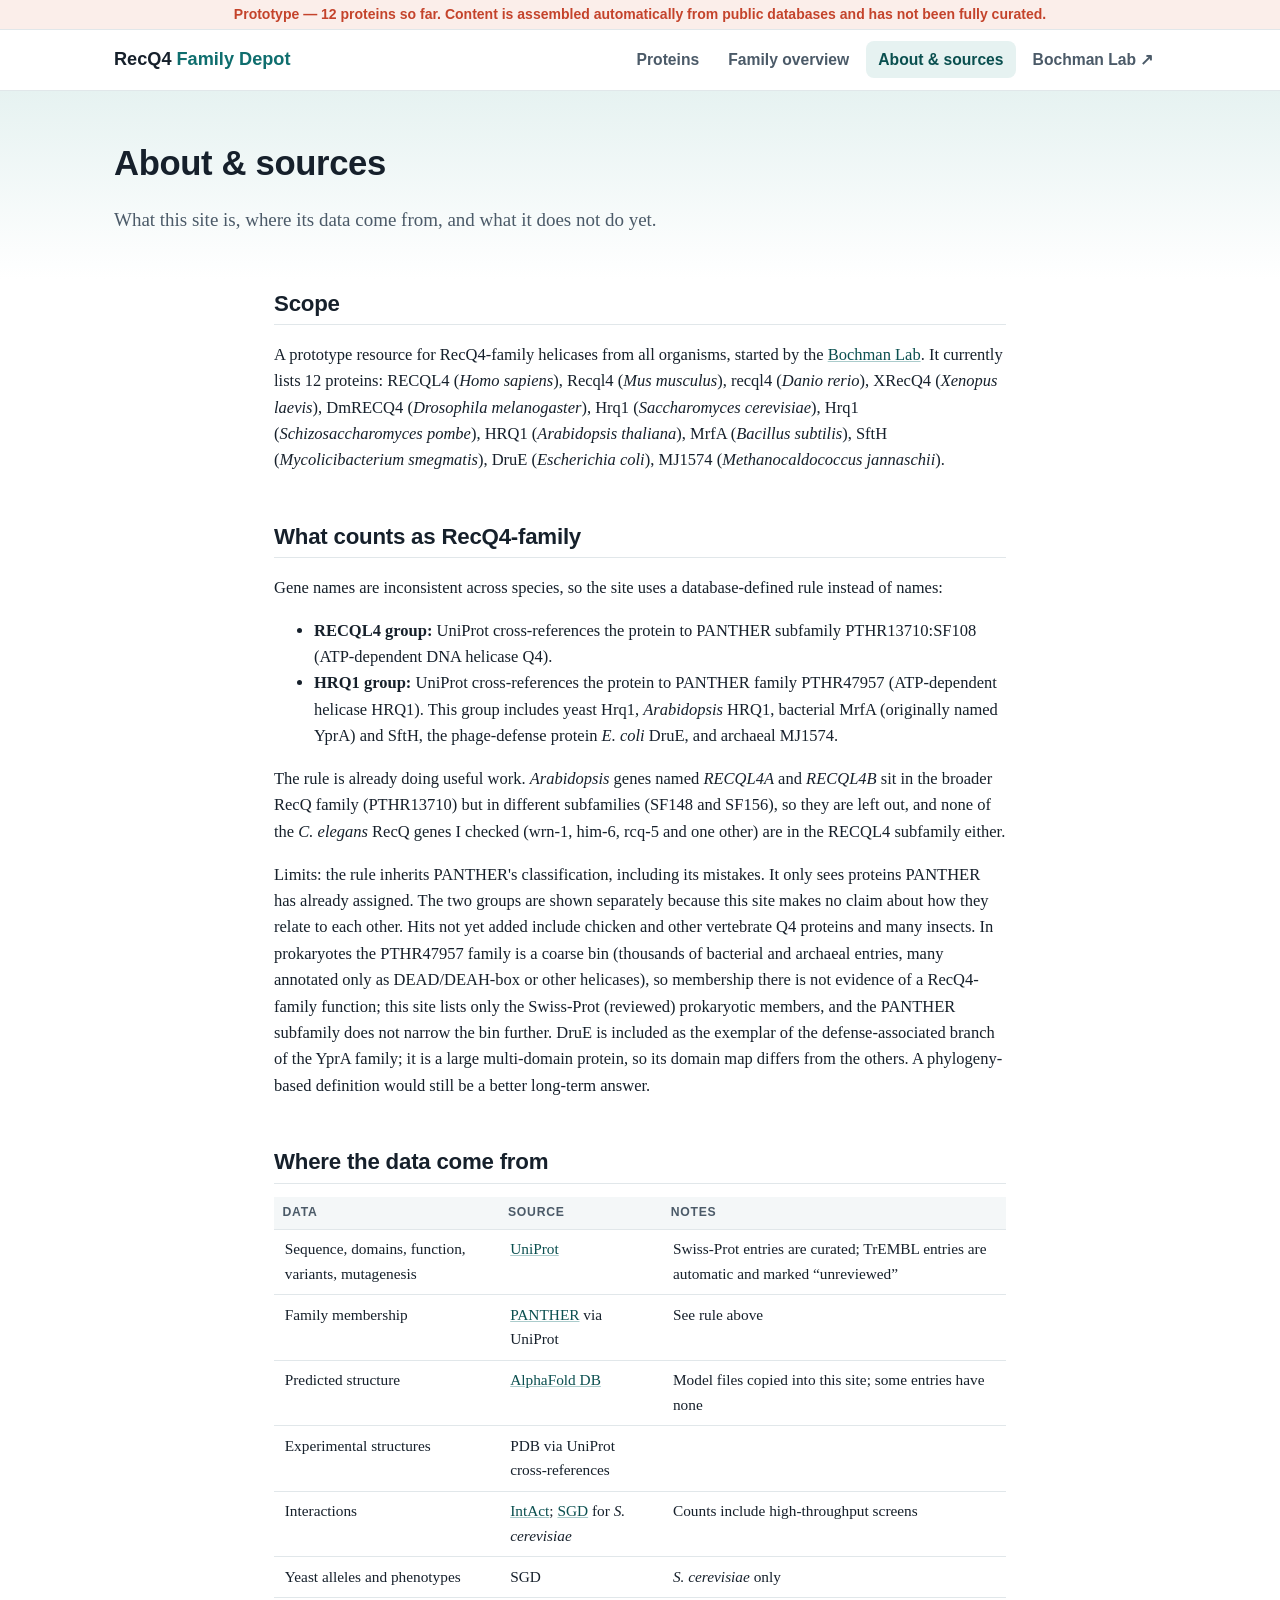
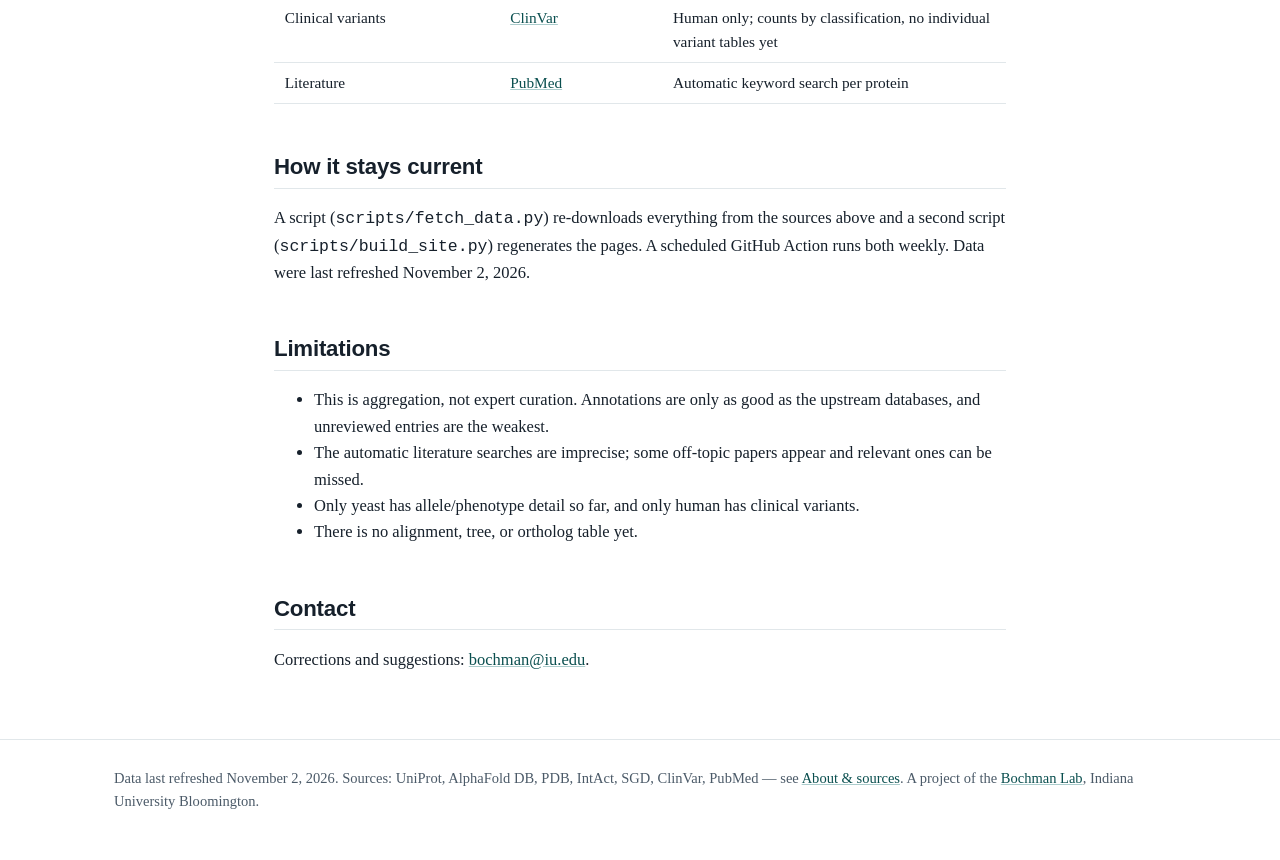
==== commit 217cf4b2: "Refresh data from public sources" ====
--- a/about.html
+++ b/about.html
@@ -23,13 +23,13 @@
 <h2>Where the data come from</h2>
 <div class=""><table><thead><tr><th>Data</th><th>Source</th><th>Notes</th></tr></thead><tbody><tr><td>Sequence, domains, function, variants, mutagenesis</td><td><a href='https://www.uniprot.org/'>UniProt</a></td><td>Swiss-Prot entries are curated; TrEMBL entries are automatic and marked &ldquo;unreviewed&rdquo;</td></tr><tr><td>Family membership</td><td><a href='https://www.pantherdb.org/'>PANTHER</a> via UniProt</td><td>See rule above</td></tr><tr><td>Predicted structure</td><td><a href='https://alphafold.ebi.ac.uk/'>AlphaFold DB</a></td><td>Model files copied into this site; some entries have none</td></tr><tr><td>Experimental structures</td><td>PDB via UniProt cross-references</td><td></td></tr><tr><td>Interactions</td><td><a href='https://www.ebi.ac.uk/intact/'>IntAct</a>; <a href='https://www.yeastgenome.org/'>SGD</a> for <i>S. cerevisiae</i></td><td>Counts include high-throughput screens</td></tr><tr><td>Yeast alleles and phenotypes</td><td>SGD</td><td><i>S. cerevisiae</i> only</td></tr><tr><td>Clinical variants</td><td><a href='https://www.ncbi.nlm.nih.gov/clinvar/'>ClinVar</a></td><td>Human only; counts by classification, no individual variant tables yet</td></tr><tr><td>Literature</td><td><a href='https://pubmed.ncbi.nlm.nih.gov/'>PubMed</a></td><td>Automatic keyword search per protein</td></tr></tbody></table></div>
 <h2>How it stays current</h2>
-<p>A script (<code>scripts/fetch_data.py</code>) re-downloads everything from the sources above and a second script (<code>scripts/build_site.py</code>) regenerates the pages. A scheduled GitHub Action runs both weekly. Data were last refreshed October 26, 2026.</p>
+<p>A script (<code>scripts/fetch_data.py</code>) re-downloads everything from the sources above and a second script (<code>scripts/build_site.py</code>) regenerates the pages. A scheduled GitHub Action runs both weekly. Data were last refreshed November 2, 2026.</p>
 <h2>Limitations</h2>
 <ul><li>This is aggregation, not expert curation. Annotations are only as good as the upstream databases, and unreviewed entries are the weakest.</li>
 <li>The automatic literature searches are imprecise; some off-topic papers appear and relevant ones can be missed.</li>
 <li>Only yeast has allele/phenotype detail so far, and only human has clinical variants.</li>
 <li>There is no alignment, tree, or ortholog table yet.</li></ul>
 <h2>Contact</h2><p>Corrections and suggestions: <a href="mailto:bochman@iu.edu">bochman@iu.edu</a>.</p></main>
-<footer><div class="wrap">Data last refreshed October 26, 2026. Sources: UniProt, AlphaFold DB, PDB, IntAct, SGD, ClinVar, PubMed &mdash; see <a href="about.html">About &amp; sources</a>. A project of the <a href="https://bochmanlab.github.io">Bochman Lab</a>, Indiana University Bloomington.</div></footer>
+<footer><div class="wrap">Data last refreshed November 2, 2026. Sources: UniProt, AlphaFold DB, PDB, IntAct, SGD, ClinVar, PubMed &mdash; see <a href="about.html">About &amp; sources</a>. A project of the <a href="https://bochmanlab.github.io">Bochman Lab</a>, Indiana University Bloomington.</div></footer>
 
 </body></html>
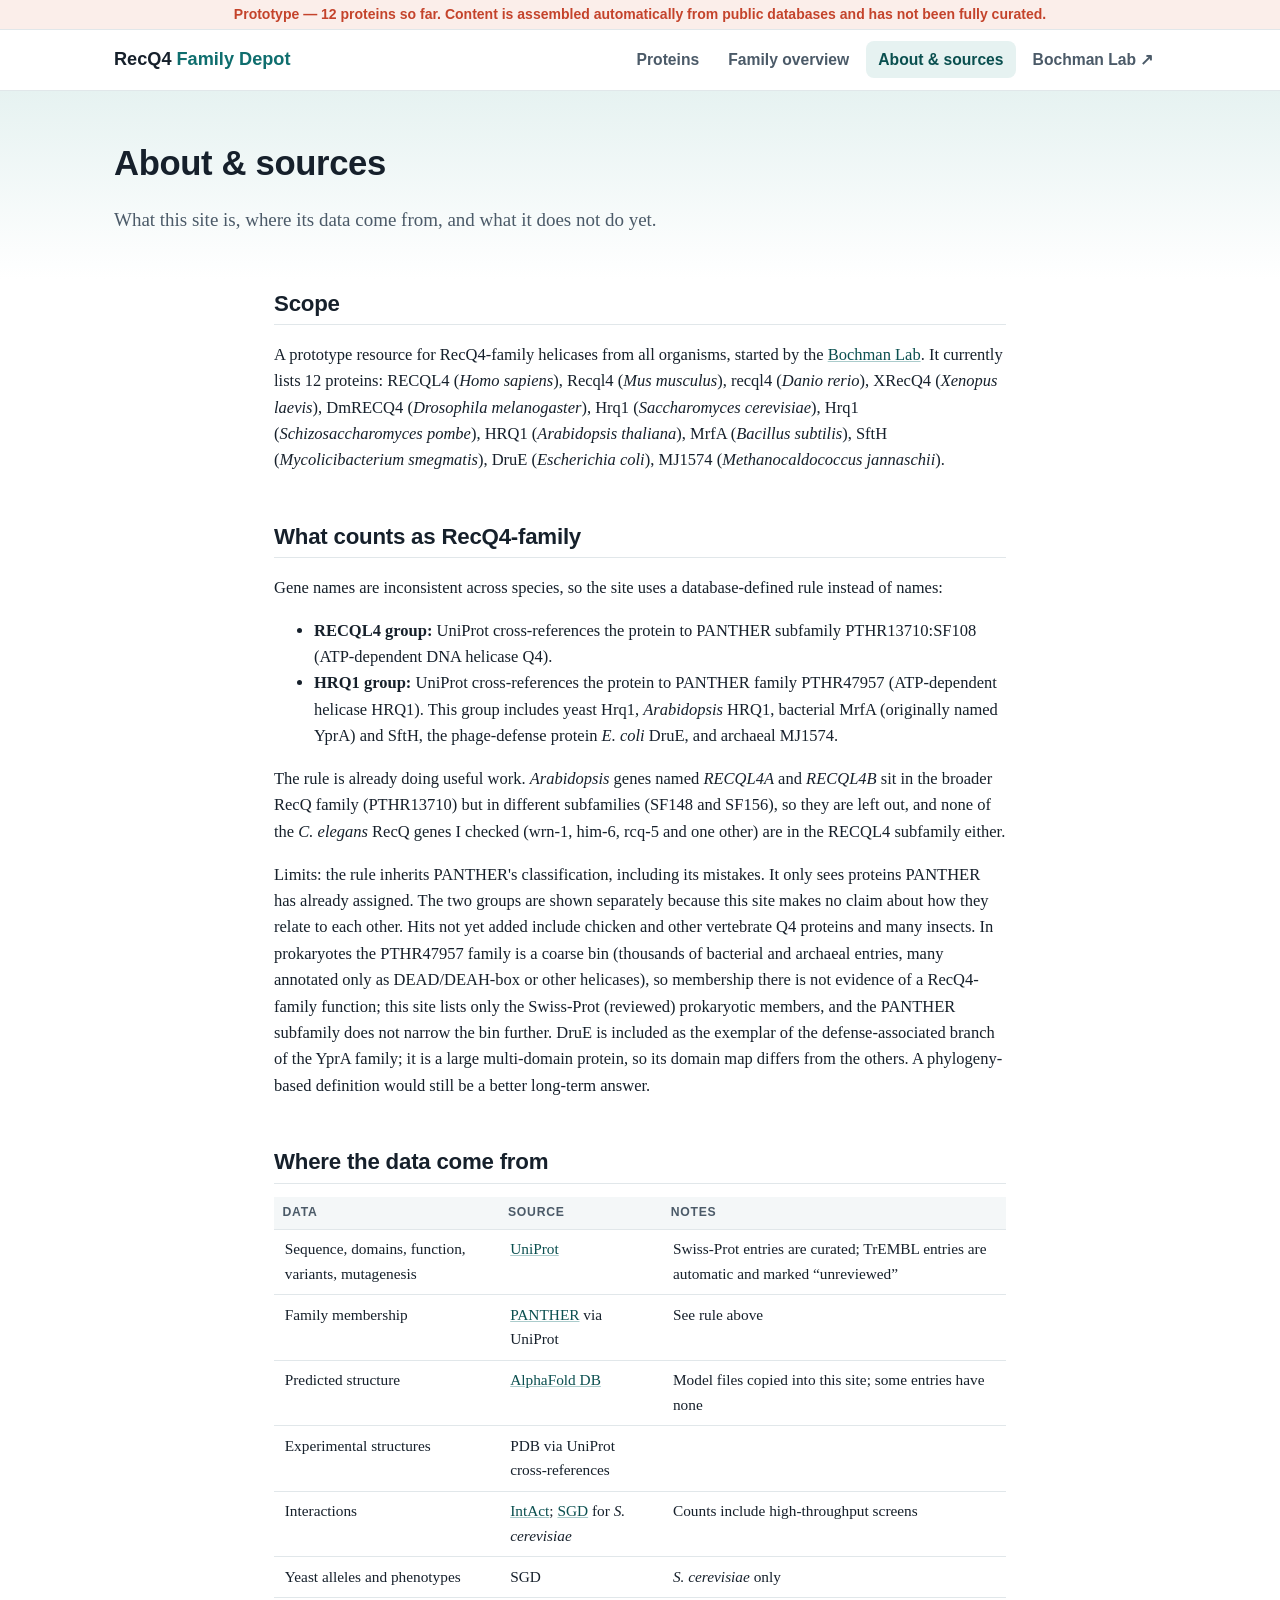
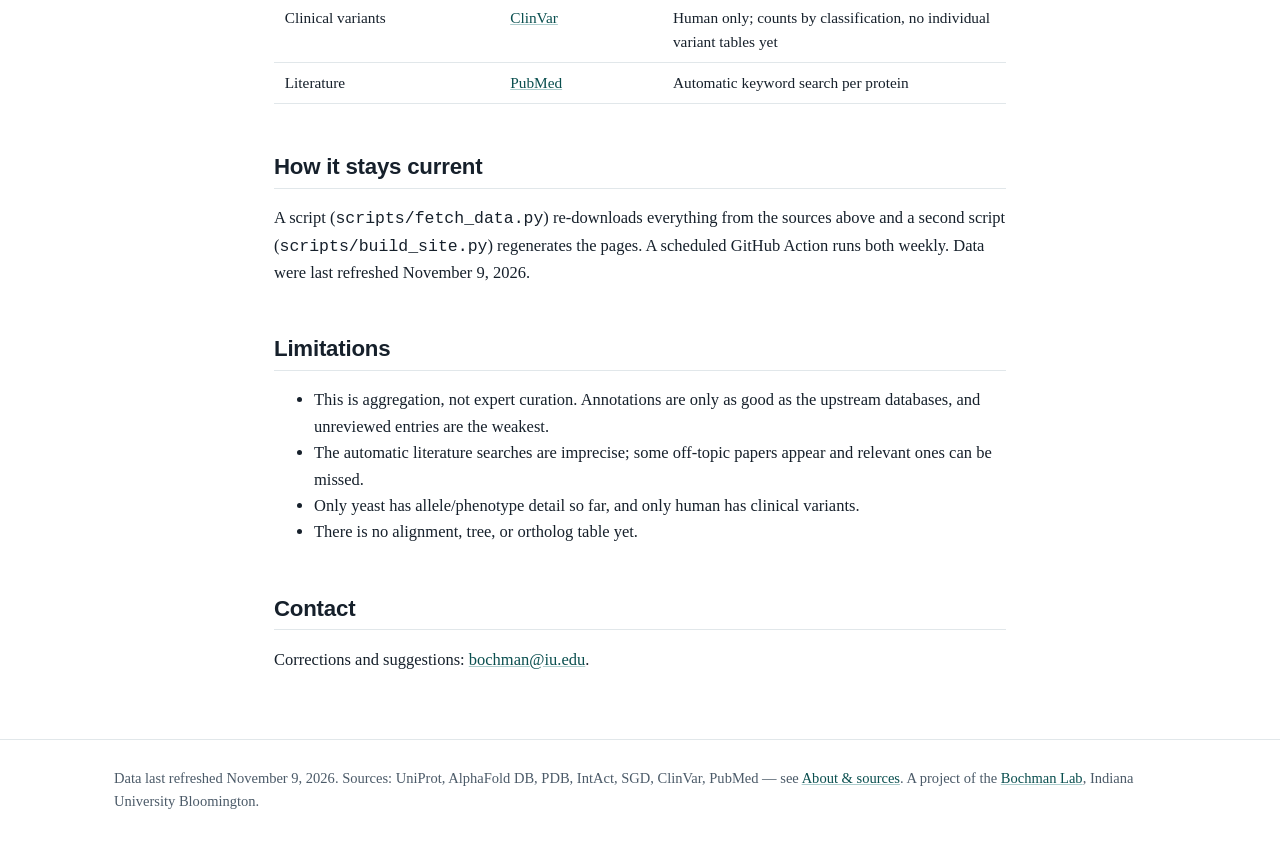
==== commit c045df93: "Refresh data from public sources" ====
--- a/about.html
+++ b/about.html
@@ -23,13 +23,13 @@
 <h2>Where the data come from</h2>
 <div class=""><table><thead><tr><th>Data</th><th>Source</th><th>Notes</th></tr></thead><tbody><tr><td>Sequence, domains, function, variants, mutagenesis</td><td><a href='https://www.uniprot.org/'>UniProt</a></td><td>Swiss-Prot entries are curated; TrEMBL entries are automatic and marked &ldquo;unreviewed&rdquo;</td></tr><tr><td>Family membership</td><td><a href='https://www.pantherdb.org/'>PANTHER</a> via UniProt</td><td>See rule above</td></tr><tr><td>Predicted structure</td><td><a href='https://alphafold.ebi.ac.uk/'>AlphaFold DB</a></td><td>Model files copied into this site; some entries have none</td></tr><tr><td>Experimental structures</td><td>PDB via UniProt cross-references</td><td></td></tr><tr><td>Interactions</td><td><a href='https://www.ebi.ac.uk/intact/'>IntAct</a>; <a href='https://www.yeastgenome.org/'>SGD</a> for <i>S. cerevisiae</i></td><td>Counts include high-throughput screens</td></tr><tr><td>Yeast alleles and phenotypes</td><td>SGD</td><td><i>S. cerevisiae</i> only</td></tr><tr><td>Clinical variants</td><td><a href='https://www.ncbi.nlm.nih.gov/clinvar/'>ClinVar</a></td><td>Human only; counts by classification, no individual variant tables yet</td></tr><tr><td>Literature</td><td><a href='https://pubmed.ncbi.nlm.nih.gov/'>PubMed</a></td><td>Automatic keyword search per protein</td></tr></tbody></table></div>
 <h2>How it stays current</h2>
-<p>A script (<code>scripts/fetch_data.py</code>) re-downloads everything from the sources above and a second script (<code>scripts/build_site.py</code>) regenerates the pages. A scheduled GitHub Action runs both weekly. Data were last refreshed November 2, 2026.</p>
+<p>A script (<code>scripts/fetch_data.py</code>) re-downloads everything from the sources above and a second script (<code>scripts/build_site.py</code>) regenerates the pages. A scheduled GitHub Action runs both weekly. Data were last refreshed November 9, 2026.</p>
 <h2>Limitations</h2>
 <ul><li>This is aggregation, not expert curation. Annotations are only as good as the upstream databases, and unreviewed entries are the weakest.</li>
 <li>The automatic literature searches are imprecise; some off-topic papers appear and relevant ones can be missed.</li>
 <li>Only yeast has allele/phenotype detail so far, and only human has clinical variants.</li>
 <li>There is no alignment, tree, or ortholog table yet.</li></ul>
 <h2>Contact</h2><p>Corrections and suggestions: <a href="mailto:bochman@iu.edu">bochman@iu.edu</a>.</p></main>
-<footer><div class="wrap">Data last refreshed November 2, 2026. Sources: UniProt, AlphaFold DB, PDB, IntAct, SGD, ClinVar, PubMed &mdash; see <a href="about.html">About &amp; sources</a>. A project of the <a href="https://bochmanlab.github.io">Bochman Lab</a>, Indiana University Bloomington.</div></footer>
+<footer><div class="wrap">Data last refreshed November 9, 2026. Sources: UniProt, AlphaFold DB, PDB, IntAct, SGD, ClinVar, PubMed &mdash; see <a href="about.html">About &amp; sources</a>. A project of the <a href="https://bochmanlab.github.io">Bochman Lab</a>, Indiana University Bloomington.</div></footer>
 
 </body></html>
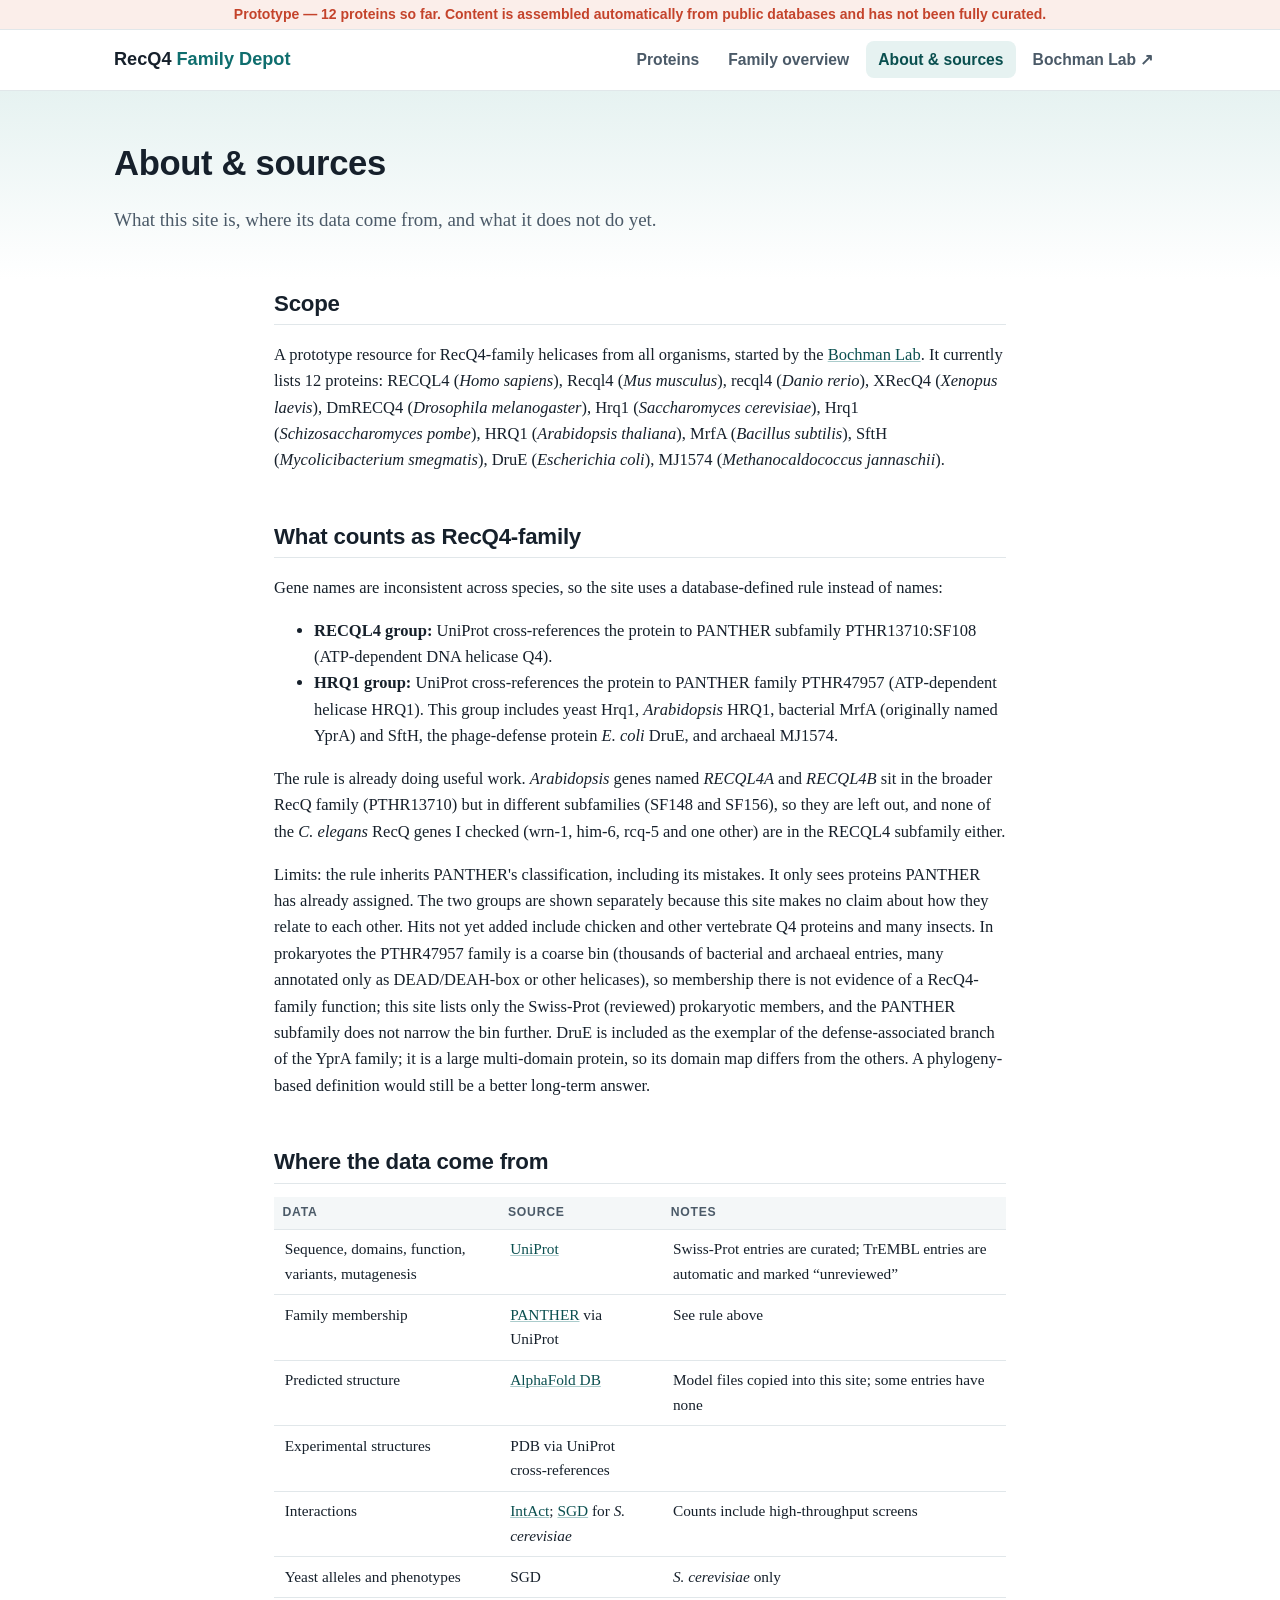
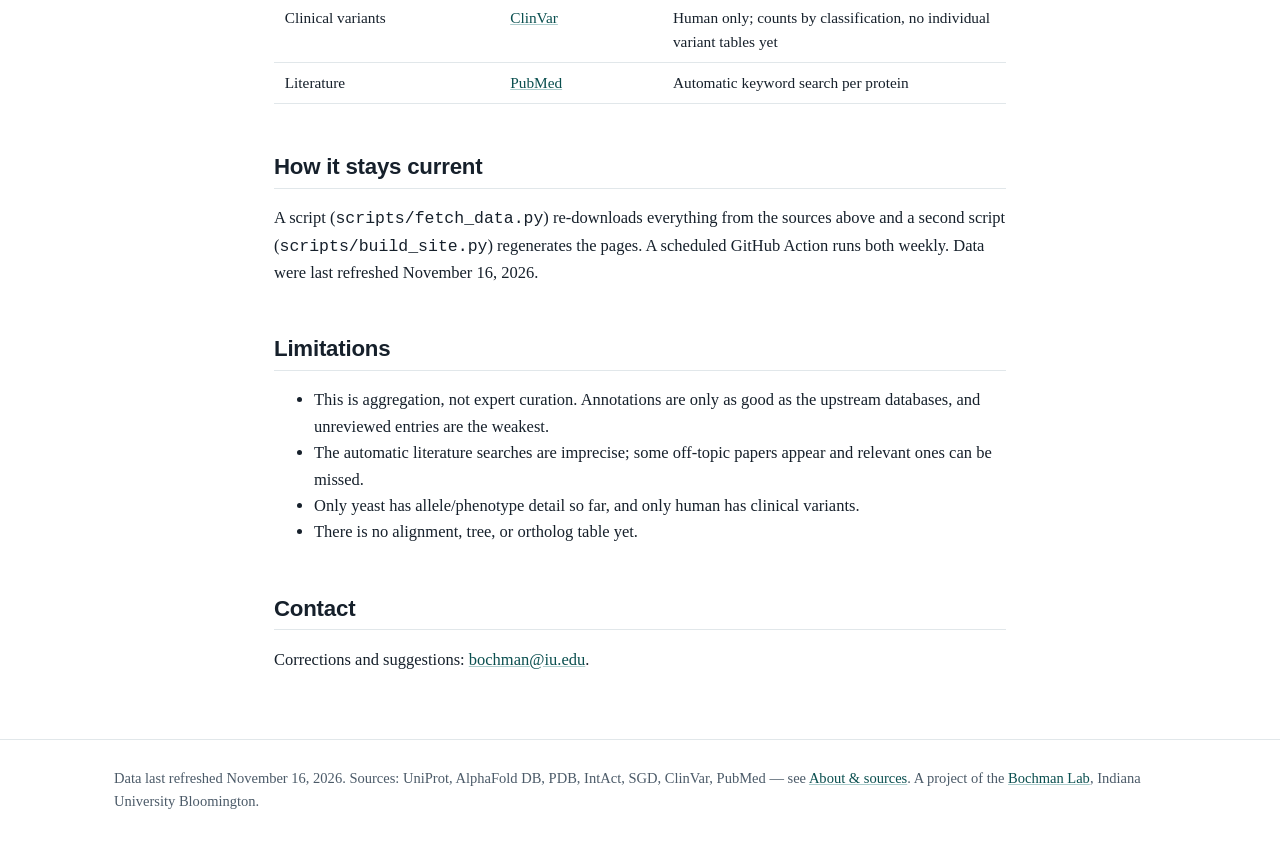
==== commit ae0464cb: "Refresh data from public sources" ====
--- a/about.html
+++ b/about.html
@@ -23,13 +23,13 @@
 <h2>Where the data come from</h2>
 <div class=""><table><thead><tr><th>Data</th><th>Source</th><th>Notes</th></tr></thead><tbody><tr><td>Sequence, domains, function, variants, mutagenesis</td><td><a href='https://www.uniprot.org/'>UniProt</a></td><td>Swiss-Prot entries are curated; TrEMBL entries are automatic and marked &ldquo;unreviewed&rdquo;</td></tr><tr><td>Family membership</td><td><a href='https://www.pantherdb.org/'>PANTHER</a> via UniProt</td><td>See rule above</td></tr><tr><td>Predicted structure</td><td><a href='https://alphafold.ebi.ac.uk/'>AlphaFold DB</a></td><td>Model files copied into this site; some entries have none</td></tr><tr><td>Experimental structures</td><td>PDB via UniProt cross-references</td><td></td></tr><tr><td>Interactions</td><td><a href='https://www.ebi.ac.uk/intact/'>IntAct</a>; <a href='https://www.yeastgenome.org/'>SGD</a> for <i>S. cerevisiae</i></td><td>Counts include high-throughput screens</td></tr><tr><td>Yeast alleles and phenotypes</td><td>SGD</td><td><i>S. cerevisiae</i> only</td></tr><tr><td>Clinical variants</td><td><a href='https://www.ncbi.nlm.nih.gov/clinvar/'>ClinVar</a></td><td>Human only; counts by classification, no individual variant tables yet</td></tr><tr><td>Literature</td><td><a href='https://pubmed.ncbi.nlm.nih.gov/'>PubMed</a></td><td>Automatic keyword search per protein</td></tr></tbody></table></div>
 <h2>How it stays current</h2>
-<p>A script (<code>scripts/fetch_data.py</code>) re-downloads everything from the sources above and a second script (<code>scripts/build_site.py</code>) regenerates the pages. A scheduled GitHub Action runs both weekly. Data were last refreshed November 9, 2026.</p>
+<p>A script (<code>scripts/fetch_data.py</code>) re-downloads everything from the sources above and a second script (<code>scripts/build_site.py</code>) regenerates the pages. A scheduled GitHub Action runs both weekly. Data were last refreshed November 16, 2026.</p>
 <h2>Limitations</h2>
 <ul><li>This is aggregation, not expert curation. Annotations are only as good as the upstream databases, and unreviewed entries are the weakest.</li>
 <li>The automatic literature searches are imprecise; some off-topic papers appear and relevant ones can be missed.</li>
 <li>Only yeast has allele/phenotype detail so far, and only human has clinical variants.</li>
 <li>There is no alignment, tree, or ortholog table yet.</li></ul>
 <h2>Contact</h2><p>Corrections and suggestions: <a href="mailto:bochman@iu.edu">bochman@iu.edu</a>.</p></main>
-<footer><div class="wrap">Data last refreshed November 9, 2026. Sources: UniProt, AlphaFold DB, PDB, IntAct, SGD, ClinVar, PubMed &mdash; see <a href="about.html">About &amp; sources</a>. A project of the <a href="https://bochmanlab.github.io">Bochman Lab</a>, Indiana University Bloomington.</div></footer>
+<footer><div class="wrap">Data last refreshed November 16, 2026. Sources: UniProt, AlphaFold DB, PDB, IntAct, SGD, ClinVar, PubMed &mdash; see <a href="about.html">About &amp; sources</a>. A project of the <a href="https://bochmanlab.github.io">Bochman Lab</a>, Indiana University Bloomington.</div></footer>
 
 </body></html>
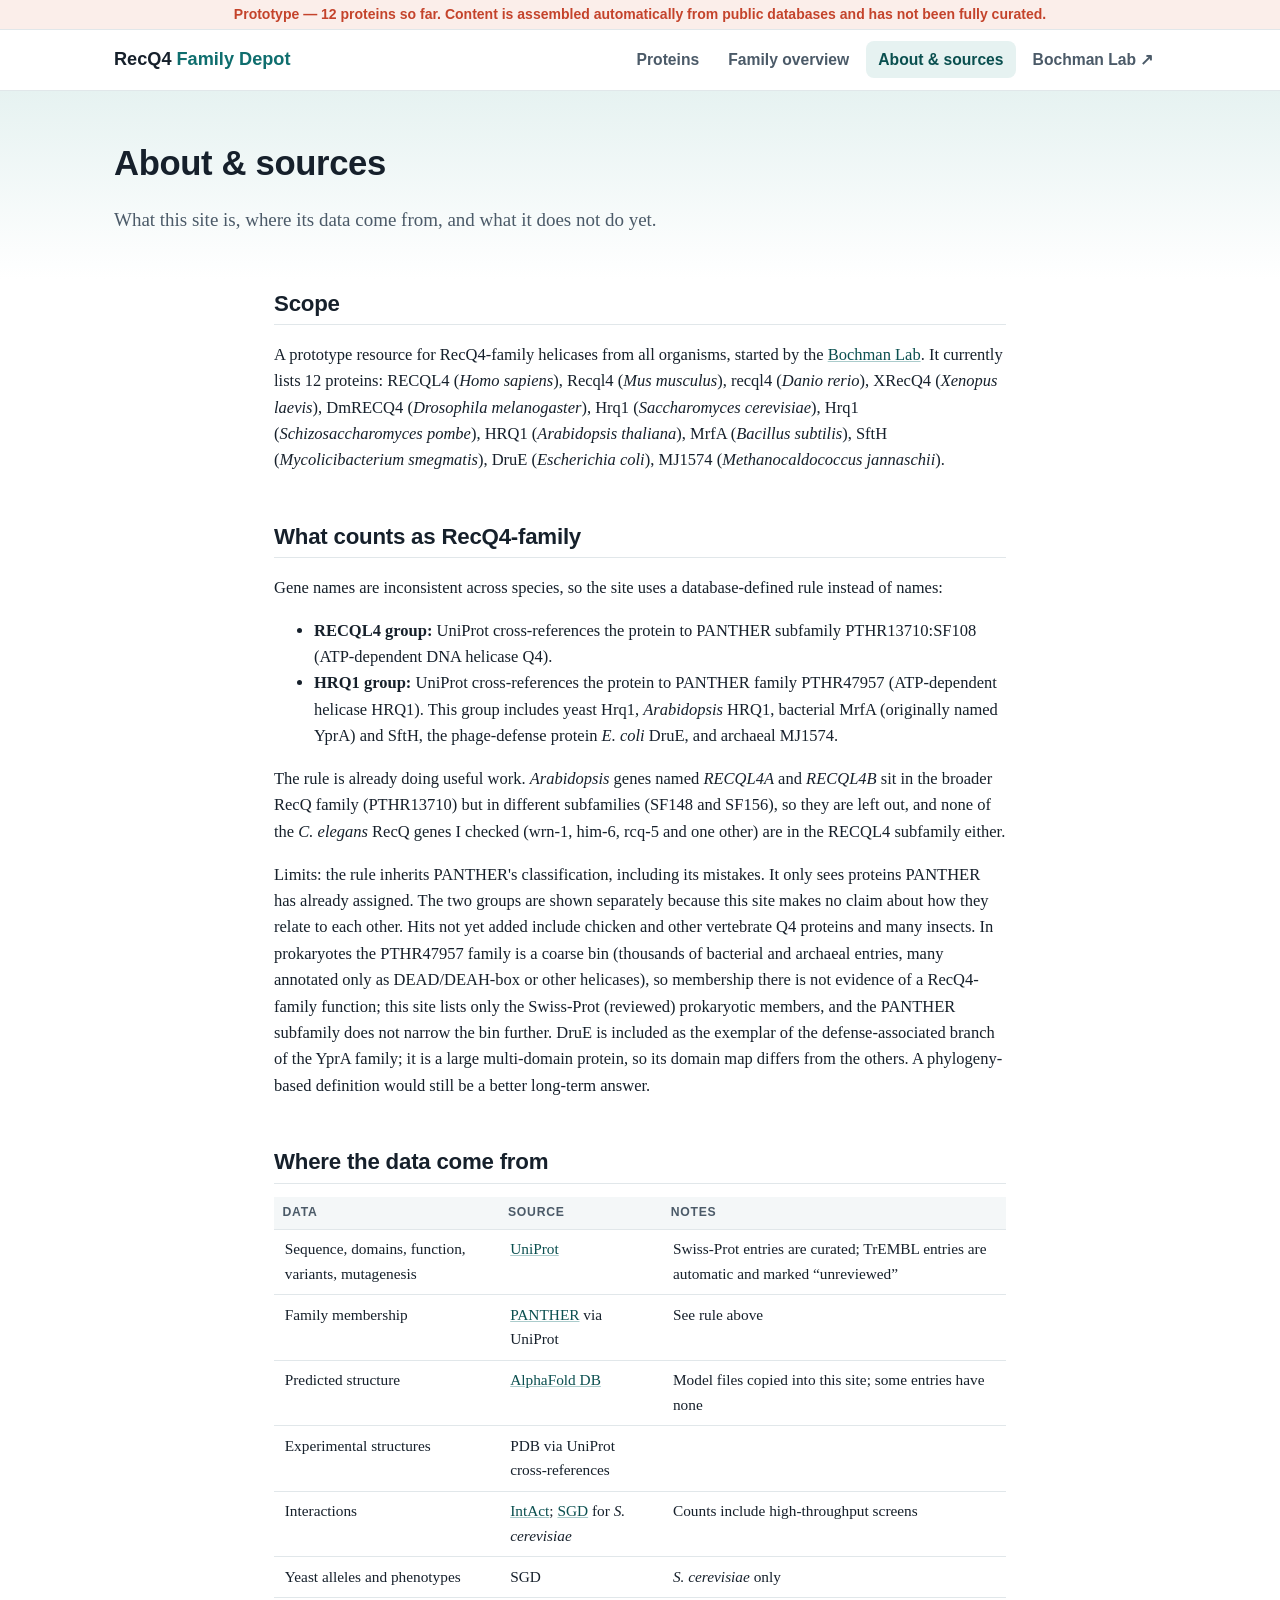
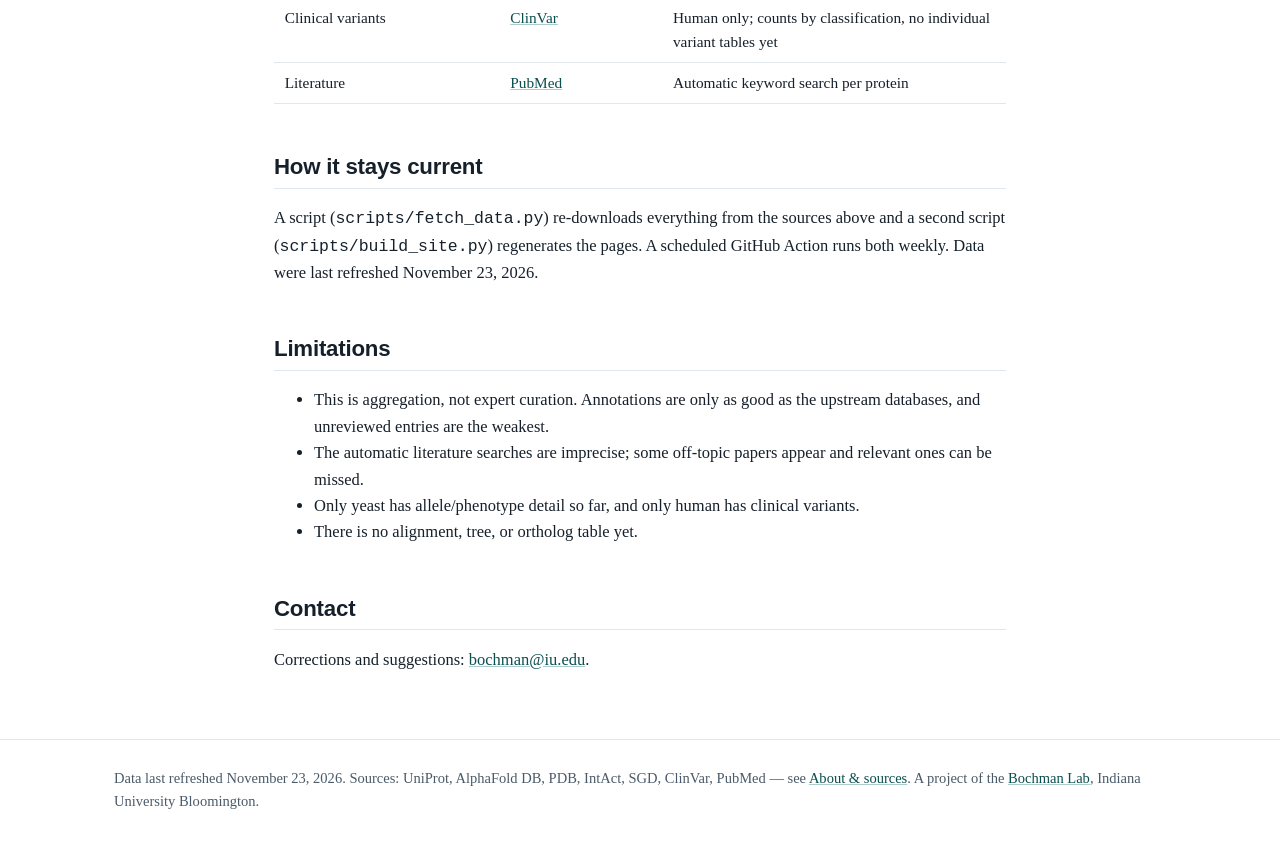
==== commit 8466cce6: "Refresh data from public sources" ====
--- a/about.html
+++ b/about.html
@@ -23,13 +23,13 @@
 <h2>Where the data come from</h2>
 <div class=""><table><thead><tr><th>Data</th><th>Source</th><th>Notes</th></tr></thead><tbody><tr><td>Sequence, domains, function, variants, mutagenesis</td><td><a href='https://www.uniprot.org/'>UniProt</a></td><td>Swiss-Prot entries are curated; TrEMBL entries are automatic and marked &ldquo;unreviewed&rdquo;</td></tr><tr><td>Family membership</td><td><a href='https://www.pantherdb.org/'>PANTHER</a> via UniProt</td><td>See rule above</td></tr><tr><td>Predicted structure</td><td><a href='https://alphafold.ebi.ac.uk/'>AlphaFold DB</a></td><td>Model files copied into this site; some entries have none</td></tr><tr><td>Experimental structures</td><td>PDB via UniProt cross-references</td><td></td></tr><tr><td>Interactions</td><td><a href='https://www.ebi.ac.uk/intact/'>IntAct</a>; <a href='https://www.yeastgenome.org/'>SGD</a> for <i>S. cerevisiae</i></td><td>Counts include high-throughput screens</td></tr><tr><td>Yeast alleles and phenotypes</td><td>SGD</td><td><i>S. cerevisiae</i> only</td></tr><tr><td>Clinical variants</td><td><a href='https://www.ncbi.nlm.nih.gov/clinvar/'>ClinVar</a></td><td>Human only; counts by classification, no individual variant tables yet</td></tr><tr><td>Literature</td><td><a href='https://pubmed.ncbi.nlm.nih.gov/'>PubMed</a></td><td>Automatic keyword search per protein</td></tr></tbody></table></div>
 <h2>How it stays current</h2>
-<p>A script (<code>scripts/fetch_data.py</code>) re-downloads everything from the sources above and a second script (<code>scripts/build_site.py</code>) regenerates the pages. A scheduled GitHub Action runs both weekly. Data were last refreshed November 16, 2026.</p>
+<p>A script (<code>scripts/fetch_data.py</code>) re-downloads everything from the sources above and a second script (<code>scripts/build_site.py</code>) regenerates the pages. A scheduled GitHub Action runs both weekly. Data were last refreshed November 23, 2026.</p>
 <h2>Limitations</h2>
 <ul><li>This is aggregation, not expert curation. Annotations are only as good as the upstream databases, and unreviewed entries are the weakest.</li>
 <li>The automatic literature searches are imprecise; some off-topic papers appear and relevant ones can be missed.</li>
 <li>Only yeast has allele/phenotype detail so far, and only human has clinical variants.</li>
 <li>There is no alignment, tree, or ortholog table yet.</li></ul>
 <h2>Contact</h2><p>Corrections and suggestions: <a href="mailto:bochman@iu.edu">bochman@iu.edu</a>.</p></main>
-<footer><div class="wrap">Data last refreshed November 16, 2026. Sources: UniProt, AlphaFold DB, PDB, IntAct, SGD, ClinVar, PubMed &mdash; see <a href="about.html">About &amp; sources</a>. A project of the <a href="https://bochmanlab.github.io">Bochman Lab</a>, Indiana University Bloomington.</div></footer>
+<footer><div class="wrap">Data last refreshed November 23, 2026. Sources: UniProt, AlphaFold DB, PDB, IntAct, SGD, ClinVar, PubMed &mdash; see <a href="about.html">About &amp; sources</a>. A project of the <a href="https://bochmanlab.github.io">Bochman Lab</a>, Indiana University Bloomington.</div></footer>
 
 </body></html>
